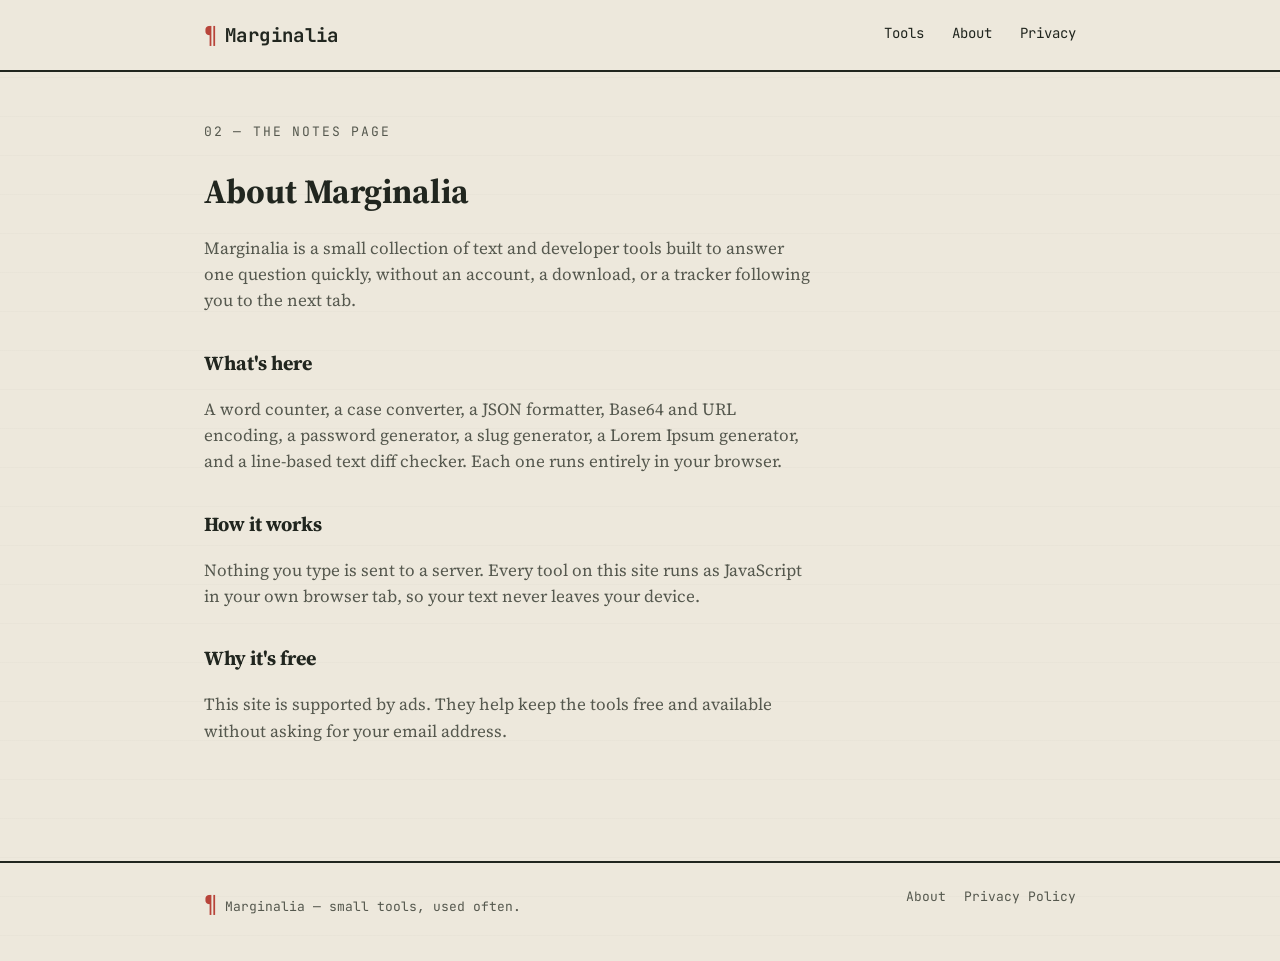
==== about.html @ 1badb2b4 "Add files via upload" ====
<!DOCTYPE html>
<html lang="en">
<head>
<meta charset="UTF-8">
<meta name="viewport" content="width=device-width, initial-scale=1.0">
<title>About — Marginalia</title>
<link rel="preconnect" href="https://fonts.googleapis.com">
<link href="https://fonts.googleapis.com/css2?family=JetBrains+Mono:wght@400;500;700&family=Source+Serif+4:opsz,wght@8..60,400;8..60,600;8..60,700&display=swap" rel="stylesheet">
<link rel="stylesheet" href="styles.css">
</head>
<body>

<header class="site-header">
  <div class="wrap header-inner">
    <a href="index.html" class="brand">
      <span class="brand-mark">¶</span>
      <span class="brand-name">Marginalia</span>
    </a>
    <nav class="top-nav">
      <a href="index.html#tools">Tools</a>
      <a href="about.html">About</a>
      <a href="privacy.html">Privacy</a>
    </nav>
  </div>
</header>

<main class="wrap content-page">
  <p class="eyebrow">02 — the notes page</p>
  <h1>About Marginalia</h1>
  <p>Marginalia is a small collection of text and developer tools built to answer one question quickly, without an account, a download, or a tracker following you to the next tab.</p>

  <h2>What's here</h2>
  <p>A word counter, a case converter, a JSON formatter, Base64 and URL encoding, a password generator, a slug generator, a Lorem Ipsum generator, and a line-based text diff checker. Each one runs entirely in your browser.</p>

  <h2>How it works</h2>
  <p>Nothing you type is sent to a server. Every tool on this site runs as JavaScript in your own browser tab, so your text never leaves your device.</p>

  <h2>Why it's free</h2>
  <p>This site is supported by ads. They help keep the tools free and available without asking for your email address.</p>
</main>

<footer class="site-footer">
  <div class="wrap footer-inner">
    <div><span class="brand-mark">¶</span> Marginalia — small tools, used often.</div>
    <nav class="footer-nav">
      <a href="about.html">About</a>
      <a href="privacy.html">Privacy Policy</a>
    </nav>
  </div>
</footer>

</body>
</html>
---- styles.css ----
/* ============================================================
   Marginalia — design tokens
   Concept: a copyeditor's desk. Paper, ink, red pencil marks.
   ============================================================ */
:root{
  --paper: #EDE8DC;
  --paper-card: #FBF8F1;
  --ink: #21261F;
  --ink-soft: #55584E;
  --pencil-red: #B8443A;
  --highlight: #E3B23C;
  --rule: #C9C2AC;
  --rule-strong: #A79E82;
  --mono: 'JetBrains Mono', ui-monospace, 'SF Mono', Consolas, monospace;
  --serif: 'Source Serif 4', Georgia, serif;
  --radius: 3px;
}

*{ box-sizing: border-box; }

html{ scroll-behavior: smooth; }

body{
  margin: 0;
  background: var(--paper);
  background-image:
    repeating-linear-gradient(180deg, transparent, transparent 38px, rgba(85,88,78,0.05) 39px);
  color: var(--ink);
  font-family: var(--serif);
  font-size: 17px;
  line-height: 1.55;
  -webkit-font-smoothing: antialiased;
}

.wrap{
  max-width: 920px;
  margin: 0 auto;
  padding: 0 24px;
}

a{ color: var(--ink); }

/* ---------- header ---------- */
.site-header{
  border-bottom: 2px solid var(--ink);
  background: var(--paper);
}
.header-inner{
  display: flex;
  align-items: center;
  justify-content: space-between;
  padding-top: 18px;
  padding-bottom: 18px;
}
.brand{
  display: flex;
  align-items: baseline;
  gap: 8px;
  text-decoration: none;
  color: var(--ink);
}
.brand-mark{
  font-family: var(--mono);
  color: var(--pencil-red);
  font-size: 22px;
}
.brand-name{
  font-family: var(--mono);
  font-weight: 700;
  letter-spacing: 0.02em;
  font-size: 19px;
}
.top-nav{ display: flex; gap: 28px; font-family: var(--mono); font-size: 14px; }
.top-nav a{ text-decoration: none; border-bottom: 1px solid transparent; padding-bottom: 2px; }
.top-nav a:hover{ border-bottom-color: var(--pencil-red); }

/* ---------- ad slots ---------- */
.ad-slot{
  margin: 28px auto;
  padding: 14px;
  border: 1px dashed var(--rule-strong);
  border-radius: var(--radius);
  text-align: center;
  color: var(--ink-soft);
  font-family: var(--mono);
  font-size: 12px;
  min-height: 60px;
  display: flex;
  align-items: center;
  justify-content: center;
}
.ad-label{ text-transform: uppercase; letter-spacing: 0.12em; }

/* ---------- hero ---------- */
.hero{ padding: 56px 24px 40px; }
.eyebrow{
  font-family: var(--mono);
  font-size: 13px;
  text-transform: uppercase;
  letter-spacing: 0.14em;
  color: var(--pencil-red);
  margin: 0 0 14px;
}
.hero h1{
  font-size: 46px;
  line-height: 1.12;
  margin: 0 0 18px;
  font-weight: 700;
  max-width: 14ch;
}
.hero-sub{
  max-width: 54ch;
  color: var(--ink-soft);
  font-size: 18px;
}

/* ---------- catalog heading ---------- */
.catalog-heading{
  display: flex;
  align-items: baseline;
  gap: 16px;
  margin: 40px 0 20px;
  border-bottom: 2px solid var(--ink);
  padding-bottom: 12px;
}
.catalog-label{
  font-family: var(--mono);
  font-size: 13px;
  color: var(--pencil-red);
  text-transform: uppercase;
  letter-spacing: 0.1em;
}
.catalog-heading h2{ margin: 0; font-size: 22px; }

/* ---------- tool cards (index card look) ---------- */
.card-grid{
  display: grid;
  grid-template-columns: 1fr;
  gap: 14px;
  margin-bottom: 40px;
}
.tool-card{
  background: var(--paper-card);
  border: 1px solid var(--rule-strong);
  border-radius: var(--radius);
  box-shadow: 2px 2px 0 rgba(33,38,35,0.06);
}
.tool-card[open]{
  border-color: var(--pencil-red);
}
.tool-card summary{
  cursor: pointer;
  list-style: none;
  display: grid;
  grid-template-columns: 44px 1fr;
  align-items: baseline;
  padding: 18px 20px;
  gap: 4px 14px;
}
.tool-card summary::-webkit-details-marker{ display:none; }
.tool-index{
  font-family: var(--mono);
  color: var(--pencil-red);
  font-weight: 700;
  font-size: 14px;
}
.tool-title{
  font-weight: 600;
  font-size: 17px;
  grid-column: 2;
}
.tool-desc{
  grid-column: 2;
  color: var(--ink-soft);
  font-size: 14px;
}
.tool-card[open] summary{ border-bottom: 1px dashed var(--rule); }

.tool-body{
  padding: 6px 20px 22px;
  display: flex;
  flex-direction: column;
  gap: 12px;
}

/* ---------- form elements ---------- */
textarea, input[type="text"], input[type="search"]{
  width: 100%;
  font-family: var(--mono);
  font-size: 14px;
  background: #fff;
  border: 1px solid var(--rule-strong);
  border-radius: var(--radius);
  padding: 10px 12px;
  color: var(--ink);
  resize: vertical;
}
textarea:focus, input:focus{
  outline: 2px solid var(--pencil-red);
  outline-offset: 1px;
}
textarea[readonly]{ background: #F4F1E7; }

.btn-row, .checkbox-row{
  display: flex;
  flex-wrap: wrap;
  gap: 8px;
}
button{
  font-family: var(--mono);
  font-size: 13px;
  background: var(--ink);
  color: var(--paper-card);
  border: none;
  border-radius: var(--radius);
  padding: 9px 14px;
  cursor: pointer;
  transition: background 0.15s ease;
}
button:hover{ background: var(--pencil-red); }
button:focus-visible{ outline: 2px solid var(--pencil-red); outline-offset: 2px; }

.output-block{
  position: relative;
  display: flex;
  flex-direction: column;
  gap: 8px;
}
.copy-btn{
  align-self: flex-start;
  background: transparent;
  color: var(--pencil-red);
  border: 1px solid var(--pencil-red);
  padding: 6px 12px;
}
.copy-btn:hover{ background: var(--pencil-red); color: #fff; }

.field-row{ display: flex; flex-direction: column; gap: 6px; font-family: var(--mono); font-size: 13px; }
.field-row input[type="range"]{ width: 100%; }
.checkbox-row label{ font-family: var(--mono); font-size: 13px; display: flex; align-items: center; gap: 6px; }

.stat-row{
  display: flex;
  flex-wrap: wrap;
  gap: 22px;
  padding-top: 6px;
}
.stat{ display: flex; flex-direction: column; }
.stat span{ font-family: var(--mono); font-size: 22px; font-weight: 700; color: var(--pencil-red); }
.stat label{ font-size: 12px; color: var(--ink-soft); text-transform: uppercase; letter-spacing: 0.06em; }

.status{ font-family: var(--mono); font-size: 13px; }
.status.error{ color: var(--pencil-red); }
.status.ok{ color: #3E6B4A; }

.tool-info{
  margin-top: 6px;
  padding-top: 14px;
  border-top: 1px dashed var(--rule);
  font-family: var(--serif);
  font-size: 15px;
  color: var(--ink-soft);
}
.tool-info p{ margin: 0 0 10px; }
.tool-info p:last-child{ margin-bottom: 0; }
.tool-info code{
  font-family: var(--mono);
  font-size: 0.9em;
  background: #F4F1E7;
  padding: 1px 5px;
  border-radius: 3px;
  color: var(--ink);
}
.tool-info strong{ color: var(--ink); }

.diff-grid{ display: grid; grid-template-columns: 1fr 1fr; gap: 12px; }
.diff-output{
  font-family: var(--mono);
  font-size: 13px;
  background: #fff;
  border: 1px solid var(--rule-strong);
  border-radius: var(--radius);
  padding: 12px;
  white-space: pre-wrap;
  min-height: 40px;
}
.diff-add{ background: #DCEFE1; text-decoration: none; }
.diff-del{ background: #F6D9D6; text-decoration: line-through; color: var(--ink-soft); }

/* ---------- FAQ ---------- */
.faq-list{
  display: flex;
  flex-direction: column;
  gap: 22px;
  margin-bottom: 44px;
}
.faq-item h3{
  font-size: 17px;
  margin: 0 0 6px;
}
.faq-item p{
  margin: 0;
  color: var(--ink-soft);
  max-width: 68ch;
}

/* ---------- footer ---------- */
.site-footer{
  border-top: 2px solid var(--ink);
  margin-top: 40px;
  padding: 24px 0 40px;
  font-family: var(--mono);
  font-size: 13px;
  color: var(--ink-soft);
}
.footer-inner{ display: flex; justify-content: space-between; flex-wrap: wrap; gap: 10px; }
.footer-nav{ display: flex; gap: 18px; }
.footer-nav a{ text-decoration: none; color: var(--ink-soft); }
.footer-nav a:hover{ color: var(--pencil-red); }

/* ---------- simple content pages (about/privacy) ---------- */
.content-page{ padding: 50px 24px 60px; }
.content-page h1{ font-size: 34px; margin-bottom: 6px; }
.content-page .eyebrow{ margin-bottom: 8px; }
.content-page h2{ font-size: 20px; margin-top: 34px; }
.content-page p{ color: var(--ink-soft); max-width: 68ch; }

/* ---------- responsive ---------- */
@media (max-width: 640px){
  .hero h1{ font-size: 32px; }
  .diff-grid{ grid-template-columns: 1fr; }
  .tool-card summary{ grid-template-columns: 32px 1fr; }
}

/* ---------- reduced motion ---------- */
@media (prefers-reduced-motion: reduce){
  html{ scroll-behavior: auto; }
  *{ transition: none !important; }
}
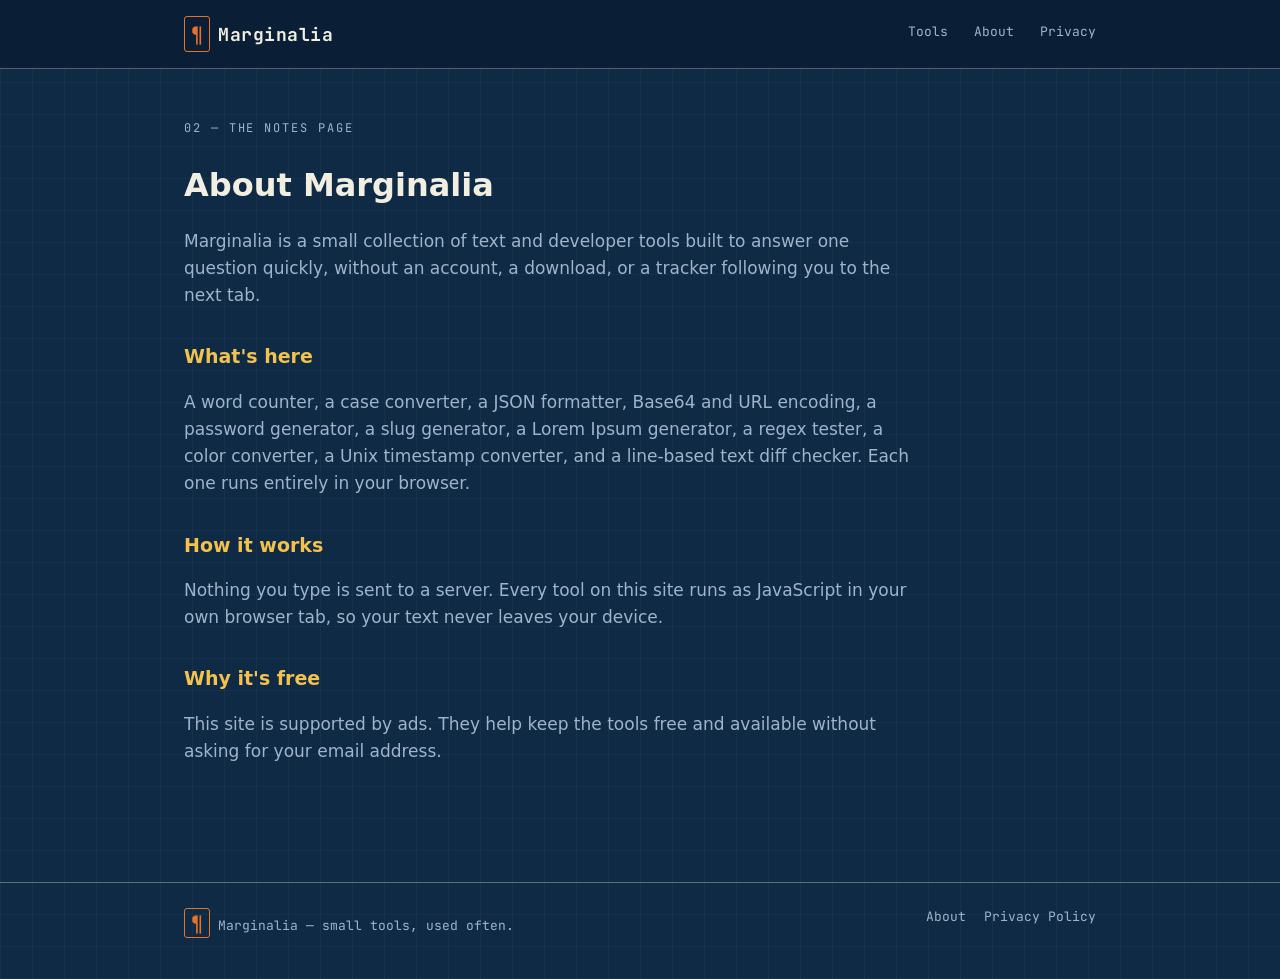
==== commit 2a48955c: "Add files via upload" ====
--- a/about.html
+++ b/about.html
@@ -30,7 +30,7 @@
   <p>Marginalia is a small collection of text and developer tools built to answer one question quickly, without an account, a download, or a tracker following you to the next tab.</p>
 
   <h2>What's here</h2>
-  <p>A word counter, a case converter, a JSON formatter, Base64 and URL encoding, a password generator, a slug generator, a Lorem Ipsum generator, and a line-based text diff checker. Each one runs entirely in your browser.</p>
+  <p>A word counter, a case converter, a JSON formatter, Base64 and URL encoding, a password generator, a slug generator, a Lorem Ipsum generator, a regex tester, a color converter, a Unix timestamp converter, and a line-based text diff checker. Each one runs entirely in your browser.</p>
 
   <h2>How it works</h2>
   <p>Nothing you type is sent to a server. Every tool on this site runs as JavaScript in your own browser tab, so your text never leaves your device.</p>
--- a/styles.css
+++ b/styles.css
@@ -1,82 +1,98 @@
 /* ============================================================
-   Marginalia — design tokens
-   Concept: a copyeditor's desk. Paper, ink, red pencil marks.
+   Marginalia v2 — design tokens
+   Concept: a draftsman's blueprint desk. Deep blueprint navy,
+   safety-orange pencil marks, registration crosshairs, grid paper.
    ============================================================ */
 :root{
-  --paper: #EDE8DC;
-  --paper-card: #FBF8F1;
-  --ink: #21261F;
-  --ink-soft: #55584E;
-  --pencil-red: #B8443A;
-  --highlight: #E3B23C;
-  --rule: #C9C2AC;
-  --rule-strong: #A79E82;
+  --bg: #0F2A45;
+  --bg-deep: #0A1F35;
+  --surface: #163A5C;
+  --surface-2: #0C2439;
+  --ink: #F2EEE1;
+  --ink-soft: #9FB4CB;
+  --accent: #E8722C;
+  --accent-2: #F2C14E;
+  --ok: #6FBF8B;
+  --rule: rgba(242,238,225,0.16);
+  --rule-strong: rgba(242,238,225,0.32);
   --mono: 'JetBrains Mono', ui-monospace, 'SF Mono', Consolas, monospace;
-  --serif: 'Source Serif 4', Georgia, serif;
-  --radius: 3px;
+  --sans: 'Space Grotesk', ui-sans-serif, system-ui, sans-serif;
+  --radius: 4px;
 }
 
 *{ box-sizing: border-box; }
-
 html{ scroll-behavior: smooth; }
 
 body{
   margin: 0;
-  background: var(--paper);
-  background-image:
-    repeating-linear-gradient(180deg, transparent, transparent 38px, rgba(85,88,78,0.05) 39px);
+  background:
+    repeating-linear-gradient(0deg, rgba(242,238,225,0.035) 0px, rgba(242,238,225,0.035) 1px, transparent 1px, transparent 32px),
+    repeating-linear-gradient(90deg, rgba(242,238,225,0.035) 0px, rgba(242,238,225,0.035) 1px, transparent 1px, transparent 32px),
+    var(--bg);
   color: var(--ink);
-  font-family: var(--serif);
+  font-family: var(--sans);
   font-size: 17px;
-  line-height: 1.55;
+  line-height: 1.6;
   -webkit-font-smoothing: antialiased;
 }
 
-.wrap{
-  max-width: 920px;
-  margin: 0 auto;
-  padding: 0 24px;
-}
-
+.wrap{ max-width: 960px; margin: 0 auto; padding: 0 24px; }
 a{ color: var(--ink); }
+
+/* ---------- registration crosshair (signature motif) ---------- */
+.crosshair{
+  position: relative;
+}
+.crosshair::before, .crosshair::after{
+  content: '';
+  position: absolute;
+  background: var(--accent);
+}
+.tool-card{ position: relative; }
+.tool-card::before{
+  content: '+';
+  position: absolute;
+  top: -9px;
+  left: -9px;
+  color: var(--accent);
+  font-family: var(--mono);
+  font-size: 16px;
+  line-height: 1;
+  opacity: 0.85;
+}
 
 /* ---------- header ---------- */
 .site-header{
-  border-bottom: 2px solid var(--ink);
-  background: var(--paper);
+  border-bottom: 1px solid var(--rule-strong);
+  background: var(--bg-deep);
+  position: sticky;
+  top: 0;
+  z-index: 10;
 }
 .header-inner{
   display: flex;
   align-items: center;
   justify-content: space-between;
-  padding-top: 18px;
-  padding-bottom: 18px;
-}
-.brand{
-  display: flex;
-  align-items: baseline;
-  gap: 8px;
-  text-decoration: none;
-  color: var(--ink);
-}
+  padding-top: 16px;
+  padding-bottom: 16px;
+}
+.brand{ display: flex; align-items: baseline; gap: 8px; text-decoration: none; color: var(--ink); }
 .brand-mark{
   font-family: var(--mono);
-  color: var(--pencil-red);
-  font-size: 22px;
-}
-.brand-name{
-  font-family: var(--mono);
-  font-weight: 700;
-  letter-spacing: 0.02em;
-  font-size: 19px;
-}
-.top-nav{ display: flex; gap: 28px; font-family: var(--mono); font-size: 14px; }
-.top-nav a{ text-decoration: none; border-bottom: 1px solid transparent; padding-bottom: 2px; }
-.top-nav a:hover{ border-bottom-color: var(--pencil-red); }
+  color: var(--accent);
+  font-size: 20px;
+  border: 1px solid var(--accent);
+  padding: 1px 6px;
+  border-radius: 3px;
+}
+.brand-name{ font-family: var(--mono); font-weight: 700; letter-spacing: 0.03em; font-size: 18px; }
+.top-nav{ display: flex; gap: 26px; font-family: var(--mono); font-size: 13px; }
+.top-nav a{ text-decoration: none; color: var(--ink-soft); border-bottom: 1px solid transparent; padding-bottom: 2px; }
+.top-nav a:hover{ color: var(--accent-2); border-bottom-color: var(--accent-2); }
 
 /* ---------- ad slots ---------- */
 .ad-slot{
-  margin: 28px auto;
+  margin: 24px auto;
   padding: 14px;
   border: 1px dashed var(--rule-strong);
   border-radius: var(--radius);
@@ -89,29 +105,55 @@
   align-items: center;
   justify-content: center;
 }
-.ad-label{ text-transform: uppercase; letter-spacing: 0.12em; }
+.ad-label{ text-transform: uppercase; letter-spacing: 0.14em; }
 
 /* ---------- hero ---------- */
-.hero{ padding: 56px 24px 40px; }
+.hero{ padding: 56px 24px 28px; }
 .eyebrow{
   font-family: var(--mono);
-  font-size: 13px;
+  font-size: 12px;
   text-transform: uppercase;
-  letter-spacing: 0.14em;
-  color: var(--pencil-red);
+  letter-spacing: 0.16em;
+  color: var(--accent-2);
   margin: 0 0 14px;
 }
 .hero h1{
-  font-size: 46px;
-  line-height: 1.12;
+  font-size: 48px;
+  line-height: 1.08;
   margin: 0 0 18px;
   font-weight: 700;
-  max-width: 14ch;
-}
-.hero-sub{
-  max-width: 54ch;
-  color: var(--ink-soft);
-  font-size: 18px;
+  max-width: 15ch;
+  letter-spacing: -0.01em;
+}
+.hero h1 .accent{ color: var(--accent); }
+.hero-sub{ max-width: 56ch; color: var(--ink-soft); font-size: 18px; margin: 0 0 28px; }
+
+.stat-strip{
+  display: flex;
+  flex-wrap: wrap;
+  gap: 0;
+  border: 1px solid var(--rule-strong);
+  border-radius: var(--radius);
+  overflow: hidden;
+}
+.stat-strip .strip-item{
+  flex: 1 1 140px;
+  padding: 14px 18px;
+  border-right: 1px solid var(--rule-strong);
+}
+.stat-strip .strip-item:last-child{ border-right: none; }
+.stat-strip .strip-num{
+  display: block;
+  font-family: var(--mono);
+  font-size: 22px;
+  font-weight: 700;
+  color: var(--accent);
+}
+.stat-strip .strip-label{
+  font-size: 12px;
+  color: var(--ink-soft);
+  text-transform: uppercase;
+  letter-spacing: 0.06em;
 }
 
 /* ---------- catalog heading ---------- */
@@ -119,35 +161,49 @@
   display: flex;
   align-items: baseline;
   gap: 16px;
-  margin: 40px 0 20px;
-  border-bottom: 2px solid var(--ink);
+  margin: 44px 0 20px;
+  border-bottom: 1px solid var(--rule-strong);
   padding-bottom: 12px;
 }
 .catalog-label{
   font-family: var(--mono);
+  font-size: 12px;
+  color: var(--accent-2);
+  text-transform: uppercase;
+  letter-spacing: 0.12em;
+}
+.catalog-heading h2{ margin: 0; font-size: 22px; }
+
+/* ---------- search filter ---------- */
+.filter-row{ margin-bottom: 22px; }
+.filter-row input{
+  width: 100%;
+  font-family: var(--mono);
+  font-size: 14px;
+  background: var(--surface-2);
+  border: 1px solid var(--rule-strong);
+  border-radius: var(--radius);
+  padding: 12px 14px;
+  color: var(--ink);
+}
+.filter-row input::placeholder{ color: var(--ink-soft); }
+.filter-row input:focus{ outline: 2px solid var(--accent); outline-offset: 1px; }
+.no-results{
+  display: none;
+  font-family: var(--mono);
   font-size: 13px;
-  color: var(--pencil-red);
-  text-transform: uppercase;
-  letter-spacing: 0.1em;
-}
-.catalog-heading h2{ margin: 0; font-size: 22px; }
-
-/* ---------- tool cards (index card look) ---------- */
-.card-grid{
-  display: grid;
-  grid-template-columns: 1fr;
-  gap: 14px;
-  margin-bottom: 40px;
-}
+  color: var(--ink-soft);
+  padding: 20px 0;
+}
+
+/* ---------- tool cards ---------- */
+.card-grid{ display: grid; grid-template-columns: 1fr; gap: 14px; margin-bottom: 40px; }
 .tool-card{
-  background: var(--paper-card);
-  border: 1px solid var(--rule-strong);
-  border-radius: var(--radius);
-  box-shadow: 2px 2px 0 rgba(33,38,35,0.06);
-}
-.tool-card[open]{
-  border-color: var(--pencil-red);
-}
+  background: var(--surface);
+  border: 1px solid var(--rule-strong);
+  border-radius: var(--radius);
+}
+.tool-card[open]{ border-color: var(--accent); }
 .tool-card summary{
   cursor: pointer;
   list-style: none;
@@ -158,106 +214,73 @@
   gap: 4px 14px;
 }
 .tool-card summary::-webkit-details-marker{ display:none; }
-.tool-index{
-  font-family: var(--mono);
-  color: var(--pencil-red);
-  font-weight: 700;
+.tool-index{ font-family: var(--mono); color: var(--accent); font-weight: 700; font-size: 14px; }
+.tool-title{ font-weight: 600; font-size: 17px; grid-column: 2; }
+.tool-desc{ grid-column: 2; color: var(--ink-soft); font-size: 14px; }
+.tool-card[open] summary{ border-bottom: 1px dashed var(--rule-strong); }
+
+.tool-body{ padding: 6px 20px 22px; display: flex; flex-direction: column; gap: 12px; }
+
+/* ---------- form elements ---------- */
+textarea, input[type="text"], input[type="search"], input[type="number"], select{
+  width: 100%;
+  font-family: var(--mono);
   font-size: 14px;
-}
-.tool-title{
-  font-weight: 600;
-  font-size: 17px;
-  grid-column: 2;
-}
-.tool-desc{
-  grid-column: 2;
-  color: var(--ink-soft);
-  font-size: 14px;
-}
-.tool-card[open] summary{ border-bottom: 1px dashed var(--rule); }
-
-.tool-body{
-  padding: 6px 20px 22px;
-  display: flex;
-  flex-direction: column;
-  gap: 12px;
-}
-
-/* ---------- form elements ---------- */
-textarea, input[type="text"], input[type="search"]{
-  width: 100%;
-  font-family: var(--mono);
-  font-size: 14px;
-  background: #fff;
+  background: var(--surface-2);
   border: 1px solid var(--rule-strong);
   border-radius: var(--radius);
   padding: 10px 12px;
   color: var(--ink);
   resize: vertical;
 }
-textarea:focus, input:focus{
-  outline: 2px solid var(--pencil-red);
-  outline-offset: 1px;
-}
-textarea[readonly]{ background: #F4F1E7; }
-
-.btn-row, .checkbox-row{
-  display: flex;
-  flex-wrap: wrap;
-  gap: 8px;
-}
+textarea:focus, input:focus, select:focus{ outline: 2px solid var(--accent); outline-offset: 1px; }
+textarea[readonly]{ background: var(--bg-deep); color: var(--ink-soft); }
+
+.btn-row, .checkbox-row{ display: flex; flex-wrap: wrap; gap: 8px; }
 button{
   font-family: var(--mono);
   font-size: 13px;
-  background: var(--ink);
-  color: var(--paper-card);
+  background: var(--accent);
+  color: var(--bg-deep);
+  font-weight: 700;
   border: none;
   border-radius: var(--radius);
   padding: 9px 14px;
   cursor: pointer;
-  transition: background 0.15s ease;
-}
-button:hover{ background: var(--pencil-red); }
-button:focus-visible{ outline: 2px solid var(--pencil-red); outline-offset: 2px; }
-
-.output-block{
-  position: relative;
-  display: flex;
-  flex-direction: column;
-  gap: 8px;
-}
+  transition: background 0.15s ease, transform 0.1s ease;
+}
+button:hover{ background: var(--accent-2); }
+button:active{ transform: translateY(1px); }
+button:focus-visible{ outline: 2px solid var(--accent-2); outline-offset: 2px; }
+
+.output-block{ position: relative; display: flex; flex-direction: column; gap: 8px; }
 .copy-btn{
   align-self: flex-start;
   background: transparent;
-  color: var(--pencil-red);
-  border: 1px solid var(--pencil-red);
+  color: var(--accent-2);
+  border: 1px solid var(--accent-2);
   padding: 6px 12px;
 }
-.copy-btn:hover{ background: var(--pencil-red); color: #fff; }
+.copy-btn:hover{ background: var(--accent-2); color: var(--bg-deep); }
 
 .field-row{ display: flex; flex-direction: column; gap: 6px; font-family: var(--mono); font-size: 13px; }
-.field-row input[type="range"]{ width: 100%; }
+.field-row input[type="range"]{ width: 100%; accent-color: var(--accent); }
 .checkbox-row label{ font-family: var(--mono); font-size: 13px; display: flex; align-items: center; gap: 6px; }
-
-.stat-row{
-  display: flex;
-  flex-wrap: wrap;
-  gap: 22px;
-  padding-top: 6px;
-}
+input[type="checkbox"]{ accent-color: var(--accent); }
+
+.stat-row{ display: flex; flex-wrap: wrap; gap: 22px; padding-top: 6px; }
 .stat{ display: flex; flex-direction: column; }
-.stat span{ font-family: var(--mono); font-size: 22px; font-weight: 700; color: var(--pencil-red); }
+.stat span{ font-family: var(--mono); font-size: 22px; font-weight: 700; color: var(--accent); }
 .stat label{ font-size: 12px; color: var(--ink-soft); text-transform: uppercase; letter-spacing: 0.06em; }
 
 .status{ font-family: var(--mono); font-size: 13px; }
-.status.error{ color: var(--pencil-red); }
-.status.ok{ color: #3E6B4A; }
+.status.error{ color: #E8574C; }
+.status.ok{ color: var(--ok); }
 
 .tool-info{
   margin-top: 6px;
   padding-top: 14px;
-  border-top: 1px dashed var(--rule);
-  font-family: var(--serif);
+  border-top: 1px dashed var(--rule-strong);
   font-size: 15px;
   color: var(--ink-soft);
 }
@@ -265,8 +288,8 @@
 .tool-info p:last-child{ margin-bottom: 0; }
 .tool-info code{
   font-family: var(--mono);
-  font-size: 0.9em;
-  background: #F4F1E7;
+  font-size: 0.88em;
+  background: var(--surface-2);
   padding: 1px 5px;
   border-radius: 3px;
   color: var(--ink);
@@ -277,36 +300,58 @@
 .diff-output{
   font-family: var(--mono);
   font-size: 13px;
-  background: #fff;
+  background: var(--surface-2);
   border: 1px solid var(--rule-strong);
   border-radius: var(--radius);
   padding: 12px;
   white-space: pre-wrap;
   min-height: 40px;
 }
-.diff-add{ background: #DCEFE1; text-decoration: none; }
-.diff-del{ background: #F6D9D6; text-decoration: line-through; color: var(--ink-soft); }
+.diff-add{ background: rgba(111,191,139,0.18); color: var(--ok); }
+.diff-del{ background: rgba(232,87,76,0.15); text-decoration: line-through; color: #E8938C; }
+
+/* ---------- regex tester ---------- */
+.regex-input-row{ display: flex; gap: 8px; }
+.regex-input-row input[id="regex-pattern"]{ flex: 1; }
+.regex-input-row input[id="regex-flags"]{ width: 90px; }
+.regex-highlight{
+  font-family: var(--mono);
+  font-size: 14px;
+  background: var(--surface-2);
+  border: 1px solid var(--rule-strong);
+  border-radius: var(--radius);
+  padding: 12px;
+  white-space: pre-wrap;
+  min-height: 60px;
+}
+.regex-highlight mark{
+  background: var(--accent);
+  color: var(--bg-deep);
+  border-radius: 2px;
+  padding: 0 1px;
+}
+
+/* ---------- color converter ---------- */
+.color-row{ display: flex; gap: 14px; align-items: stretch; flex-wrap: wrap; }
+.color-swatch{
+  width: 96px;
+  height: 96px;
+  border-radius: var(--radius);
+  border: 1px solid var(--rule-strong);
+  flex-shrink: 0;
+}
+.color-fields{ display: flex; flex-direction: column; gap: 8px; flex: 1; min-width: 200px; }
+.color-fields .output-block{ flex-direction: row; align-items: center; }
+.color-fields label{ font-family: var(--mono); font-size: 12px; color: var(--ink-soft); width: 42px; flex-shrink: 0; }
 
 /* ---------- FAQ ---------- */
-.faq-list{
-  display: flex;
-  flex-direction: column;
-  gap: 22px;
-  margin-bottom: 44px;
-}
-.faq-item h3{
-  font-size: 17px;
-  margin: 0 0 6px;
-}
-.faq-item p{
-  margin: 0;
-  color: var(--ink-soft);
-  max-width: 68ch;
-}
+.faq-list{ display: flex; flex-direction: column; gap: 22px; margin-bottom: 44px; }
+.faq-item h3{ font-size: 17px; margin: 0 0 6px; }
+.faq-item p{ margin: 0; color: var(--ink-soft); max-width: 68ch; }
 
 /* ---------- footer ---------- */
 .site-footer{
-  border-top: 2px solid var(--ink);
+  border-top: 1px solid var(--rule-strong);
   margin-top: 40px;
   padding: 24px 0 40px;
   font-family: var(--mono);
@@ -316,13 +361,13 @@
 .footer-inner{ display: flex; justify-content: space-between; flex-wrap: wrap; gap: 10px; }
 .footer-nav{ display: flex; gap: 18px; }
 .footer-nav a{ text-decoration: none; color: var(--ink-soft); }
-.footer-nav a:hover{ color: var(--pencil-red); }
-
-/* ---------- simple content pages (about/privacy) ---------- */
+.footer-nav a:hover{ color: var(--accent-2); }
+
+/* ---------- simple content pages ---------- */
 .content-page{ padding: 50px 24px 60px; }
-.content-page h1{ font-size: 34px; margin-bottom: 6px; }
+.content-page h1{ font-size: 32px; margin-bottom: 6px; }
 .content-page .eyebrow{ margin-bottom: 8px; }
-.content-page h2{ font-size: 20px; margin-top: 34px; }
+.content-page h2{ font-size: 19px; margin-top: 32px; color: var(--accent-2); }
 .content-page p{ color: var(--ink-soft); max-width: 68ch; }
 
 /* ---------- responsive ---------- */
@@ -330,9 +375,10 @@
   .hero h1{ font-size: 32px; }
   .diff-grid{ grid-template-columns: 1fr; }
   .tool-card summary{ grid-template-columns: 32px 1fr; }
-}
-
-/* ---------- reduced motion ---------- */
+  .regex-input-row{ flex-direction: column; }
+  .regex-input-row input[id="regex-flags"]{ width: 100%; }
+}
+
 @media (prefers-reduced-motion: reduce){
   html{ scroll-behavior: auto; }
   *{ transition: none !important; }
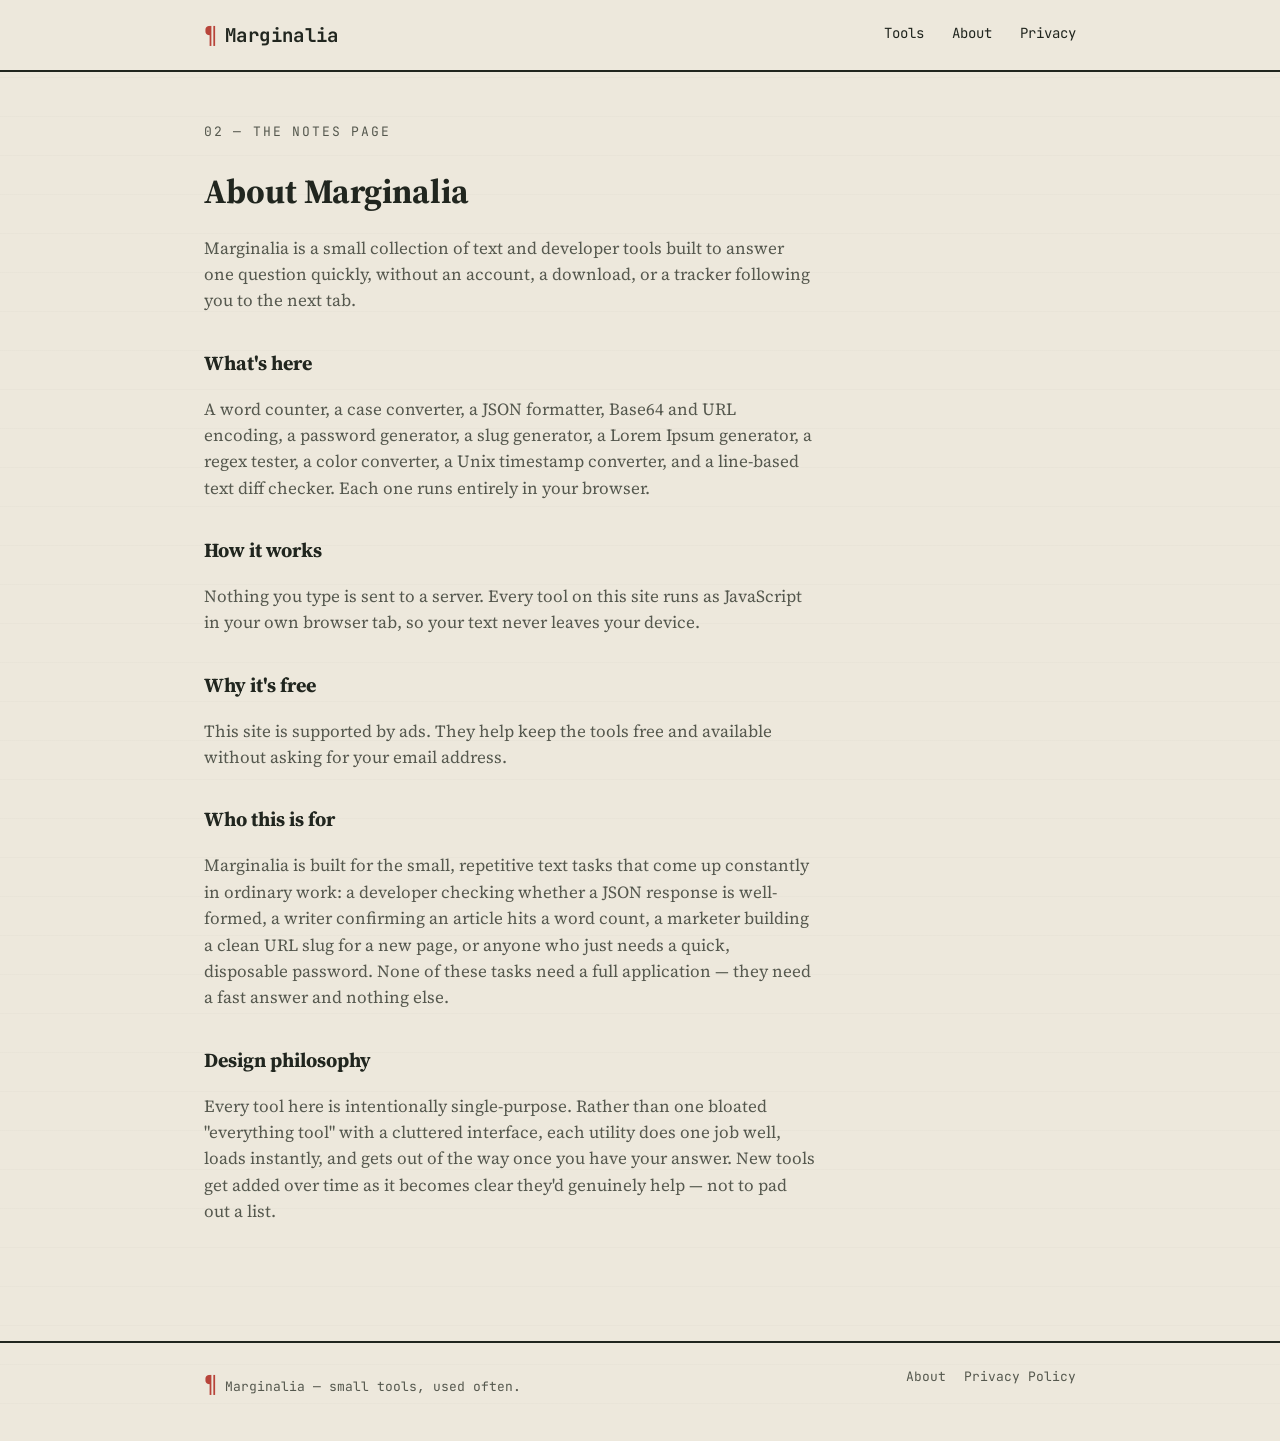
==== commit b80028ff: "Add files via upload" ====
--- a/about.html
+++ b/about.html
@@ -7,6 +7,7 @@
 <link rel="preconnect" href="https://fonts.googleapis.com">
 <link href="https://fonts.googleapis.com/css2?family=JetBrains+Mono:wght@400;500;700&family=Source+Serif+4:opsz,wght@8..60,400;8..60,600;8..60,700&display=swap" rel="stylesheet">
 <link rel="stylesheet" href="styles.css">
+<script async src="https://pagead2.googlesyndication.com/pagead/js/adsbygoogle.js?client=ca-pub-4453090806699037" crossorigin="anonymous"></script>
 </head>
 <body>
 
@@ -37,6 +38,12 @@
 
   <h2>Why it's free</h2>
   <p>This site is supported by ads. They help keep the tools free and available without asking for your email address.</p>
+
+  <h2>Who this is for</h2>
+  <p>Marginalia is built for the small, repetitive text tasks that come up constantly in ordinary work: a developer checking whether a JSON response is well-formed, a writer confirming an article hits a word count, a marketer building a clean URL slug for a new page, or anyone who just needs a quick, disposable password. None of these tasks need a full application — they need a fast answer and nothing else.</p>
+
+  <h2>Design philosophy</h2>
+  <p>Every tool here is intentionally single-purpose. Rather than one bloated "everything tool" with a cluttered interface, each utility does one job well, loads instantly, and gets out of the way once you have your answer. New tools get added over time as it becomes clear they'd genuinely help — not to pad out a list.</p>
 </main>
 
 <footer class="site-footer">
--- a/styles.css
+++ b/styles.css
@@ -1,98 +1,82 @@
 /* ============================================================
-   Marginalia v2 — design tokens
-   Concept: a draftsman's blueprint desk. Deep blueprint navy,
-   safety-orange pencil marks, registration crosshairs, grid paper.
+   Marginalia — design tokens
+   Concept: a copyeditor's desk. Paper, ink, red pencil marks.
    ============================================================ */
 :root{
-  --bg: #0F2A45;
-  --bg-deep: #0A1F35;
-  --surface: #163A5C;
-  --surface-2: #0C2439;
-  --ink: #F2EEE1;
-  --ink-soft: #9FB4CB;
-  --accent: #E8722C;
-  --accent-2: #F2C14E;
-  --ok: #6FBF8B;
-  --rule: rgba(242,238,225,0.16);
-  --rule-strong: rgba(242,238,225,0.32);
+  --paper: #EDE8DC;
+  --paper-card: #FBF8F1;
+  --ink: #21261F;
+  --ink-soft: #55584E;
+  --pencil-red: #B8443A;
+  --highlight: #E3B23C;
+  --rule: #C9C2AC;
+  --rule-strong: #A79E82;
   --mono: 'JetBrains Mono', ui-monospace, 'SF Mono', Consolas, monospace;
-  --sans: 'Space Grotesk', ui-sans-serif, system-ui, sans-serif;
-  --radius: 4px;
+  --serif: 'Source Serif 4', Georgia, serif;
+  --radius: 3px;
 }
 
 *{ box-sizing: border-box; }
+
 html{ scroll-behavior: smooth; }
 
 body{
   margin: 0;
-  background:
-    repeating-linear-gradient(0deg, rgba(242,238,225,0.035) 0px, rgba(242,238,225,0.035) 1px, transparent 1px, transparent 32px),
-    repeating-linear-gradient(90deg, rgba(242,238,225,0.035) 0px, rgba(242,238,225,0.035) 1px, transparent 1px, transparent 32px),
-    var(--bg);
+  background: var(--paper);
+  background-image:
+    repeating-linear-gradient(180deg, transparent, transparent 38px, rgba(85,88,78,0.05) 39px);
   color: var(--ink);
-  font-family: var(--sans);
+  font-family: var(--serif);
   font-size: 17px;
-  line-height: 1.6;
+  line-height: 1.55;
   -webkit-font-smoothing: antialiased;
 }
 
-.wrap{ max-width: 960px; margin: 0 auto; padding: 0 24px; }
+.wrap{
+  max-width: 920px;
+  margin: 0 auto;
+  padding: 0 24px;
+}
+
 a{ color: var(--ink); }
-
-/* ---------- registration crosshair (signature motif) ---------- */
-.crosshair{
-  position: relative;
-}
-.crosshair::before, .crosshair::after{
-  content: '';
-  position: absolute;
-  background: var(--accent);
-}
-.tool-card{ position: relative; }
-.tool-card::before{
-  content: '+';
-  position: absolute;
-  top: -9px;
-  left: -9px;
-  color: var(--accent);
-  font-family: var(--mono);
-  font-size: 16px;
-  line-height: 1;
-  opacity: 0.85;
-}
 
 /* ---------- header ---------- */
 .site-header{
-  border-bottom: 1px solid var(--rule-strong);
-  background: var(--bg-deep);
-  position: sticky;
-  top: 0;
-  z-index: 10;
+  border-bottom: 2px solid var(--ink);
+  background: var(--paper);
 }
 .header-inner{
   display: flex;
   align-items: center;
   justify-content: space-between;
-  padding-top: 16px;
-  padding-bottom: 16px;
-}
-.brand{ display: flex; align-items: baseline; gap: 8px; text-decoration: none; color: var(--ink); }
+  padding-top: 18px;
+  padding-bottom: 18px;
+}
+.brand{
+  display: flex;
+  align-items: baseline;
+  gap: 8px;
+  text-decoration: none;
+  color: var(--ink);
+}
 .brand-mark{
   font-family: var(--mono);
-  color: var(--accent);
-  font-size: 20px;
-  border: 1px solid var(--accent);
-  padding: 1px 6px;
-  border-radius: 3px;
-}
-.brand-name{ font-family: var(--mono); font-weight: 700; letter-spacing: 0.03em; font-size: 18px; }
-.top-nav{ display: flex; gap: 26px; font-family: var(--mono); font-size: 13px; }
-.top-nav a{ text-decoration: none; color: var(--ink-soft); border-bottom: 1px solid transparent; padding-bottom: 2px; }
-.top-nav a:hover{ color: var(--accent-2); border-bottom-color: var(--accent-2); }
+  color: var(--pencil-red);
+  font-size: 22px;
+}
+.brand-name{
+  font-family: var(--mono);
+  font-weight: 700;
+  letter-spacing: 0.02em;
+  font-size: 19px;
+}
+.top-nav{ display: flex; gap: 28px; font-family: var(--mono); font-size: 14px; }
+.top-nav a{ text-decoration: none; border-bottom: 1px solid transparent; padding-bottom: 2px; }
+.top-nav a:hover{ border-bottom-color: var(--pencil-red); }
 
 /* ---------- ad slots ---------- */
 .ad-slot{
-  margin: 24px auto;
+  margin: 28px auto;
   padding: 14px;
   border: 1px dashed var(--rule-strong);
   border-radius: var(--radius);
@@ -105,55 +89,29 @@
   align-items: center;
   justify-content: center;
 }
-.ad-label{ text-transform: uppercase; letter-spacing: 0.14em; }
+.ad-label{ text-transform: uppercase; letter-spacing: 0.12em; }
 
 /* ---------- hero ---------- */
-.hero{ padding: 56px 24px 28px; }
+.hero{ padding: 56px 24px 40px; }
 .eyebrow{
   font-family: var(--mono);
-  font-size: 12px;
+  font-size: 13px;
   text-transform: uppercase;
-  letter-spacing: 0.16em;
-  color: var(--accent-2);
+  letter-spacing: 0.14em;
+  color: var(--pencil-red);
   margin: 0 0 14px;
 }
 .hero h1{
-  font-size: 48px;
-  line-height: 1.08;
+  font-size: 46px;
+  line-height: 1.12;
   margin: 0 0 18px;
   font-weight: 700;
-  max-width: 15ch;
-  letter-spacing: -0.01em;
-}
-.hero h1 .accent{ color: var(--accent); }
-.hero-sub{ max-width: 56ch; color: var(--ink-soft); font-size: 18px; margin: 0 0 28px; }
-
-.stat-strip{
-  display: flex;
-  flex-wrap: wrap;
-  gap: 0;
-  border: 1px solid var(--rule-strong);
-  border-radius: var(--radius);
-  overflow: hidden;
-}
-.stat-strip .strip-item{
-  flex: 1 1 140px;
-  padding: 14px 18px;
-  border-right: 1px solid var(--rule-strong);
-}
-.stat-strip .strip-item:last-child{ border-right: none; }
-.stat-strip .strip-num{
-  display: block;
-  font-family: var(--mono);
-  font-size: 22px;
-  font-weight: 700;
-  color: var(--accent);
-}
-.stat-strip .strip-label{
-  font-size: 12px;
-  color: var(--ink-soft);
-  text-transform: uppercase;
-  letter-spacing: 0.06em;
+  max-width: 14ch;
+}
+.hero-sub{
+  max-width: 54ch;
+  color: var(--ink-soft);
+  font-size: 18px;
 }
 
 /* ---------- catalog heading ---------- */
@@ -161,49 +119,35 @@
   display: flex;
   align-items: baseline;
   gap: 16px;
-  margin: 44px 0 20px;
-  border-bottom: 1px solid var(--rule-strong);
+  margin: 40px 0 20px;
+  border-bottom: 2px solid var(--ink);
   padding-bottom: 12px;
 }
 .catalog-label{
   font-family: var(--mono);
-  font-size: 12px;
-  color: var(--accent-2);
+  font-size: 13px;
+  color: var(--pencil-red);
   text-transform: uppercase;
-  letter-spacing: 0.12em;
+  letter-spacing: 0.1em;
 }
 .catalog-heading h2{ margin: 0; font-size: 22px; }
 
-/* ---------- search filter ---------- */
-.filter-row{ margin-bottom: 22px; }
-.filter-row input{
-  width: 100%;
-  font-family: var(--mono);
-  font-size: 14px;
-  background: var(--surface-2);
+/* ---------- tool cards (index card look) ---------- */
+.card-grid{
+  display: grid;
+  grid-template-columns: 1fr;
+  gap: 14px;
+  margin-bottom: 40px;
+}
+.tool-card{
+  background: var(--paper-card);
   border: 1px solid var(--rule-strong);
   border-radius: var(--radius);
-  padding: 12px 14px;
-  color: var(--ink);
-}
-.filter-row input::placeholder{ color: var(--ink-soft); }
-.filter-row input:focus{ outline: 2px solid var(--accent); outline-offset: 1px; }
-.no-results{
-  display: none;
-  font-family: var(--mono);
-  font-size: 13px;
-  color: var(--ink-soft);
-  padding: 20px 0;
-}
-
-/* ---------- tool cards ---------- */
-.card-grid{ display: grid; grid-template-columns: 1fr; gap: 14px; margin-bottom: 40px; }
-.tool-card{
-  background: var(--surface);
-  border: 1px solid var(--rule-strong);
-  border-radius: var(--radius);
-}
-.tool-card[open]{ border-color: var(--accent); }
+  box-shadow: 2px 2px 0 rgba(33,38,35,0.06);
+}
+.tool-card[open]{
+  border-color: var(--pencil-red);
+}
 .tool-card summary{
   cursor: pointer;
   list-style: none;
@@ -214,73 +158,106 @@
   gap: 4px 14px;
 }
 .tool-card summary::-webkit-details-marker{ display:none; }
-.tool-index{ font-family: var(--mono); color: var(--accent); font-weight: 700; font-size: 14px; }
-.tool-title{ font-weight: 600; font-size: 17px; grid-column: 2; }
-.tool-desc{ grid-column: 2; color: var(--ink-soft); font-size: 14px; }
-.tool-card[open] summary{ border-bottom: 1px dashed var(--rule-strong); }
-
-.tool-body{ padding: 6px 20px 22px; display: flex; flex-direction: column; gap: 12px; }
+.tool-index{
+  font-family: var(--mono);
+  color: var(--pencil-red);
+  font-weight: 700;
+  font-size: 14px;
+}
+.tool-title{
+  font-weight: 600;
+  font-size: 17px;
+  grid-column: 2;
+}
+.tool-desc{
+  grid-column: 2;
+  color: var(--ink-soft);
+  font-size: 14px;
+}
+.tool-card[open] summary{ border-bottom: 1px dashed var(--rule); }
+
+.tool-body{
+  padding: 6px 20px 22px;
+  display: flex;
+  flex-direction: column;
+  gap: 12px;
+}
 
 /* ---------- form elements ---------- */
-textarea, input[type="text"], input[type="search"], input[type="number"], select{
+textarea, input[type="text"], input[type="search"]{
   width: 100%;
   font-family: var(--mono);
   font-size: 14px;
-  background: var(--surface-2);
+  background: #fff;
   border: 1px solid var(--rule-strong);
   border-radius: var(--radius);
   padding: 10px 12px;
   color: var(--ink);
   resize: vertical;
 }
-textarea:focus, input:focus, select:focus{ outline: 2px solid var(--accent); outline-offset: 1px; }
-textarea[readonly]{ background: var(--bg-deep); color: var(--ink-soft); }
-
-.btn-row, .checkbox-row{ display: flex; flex-wrap: wrap; gap: 8px; }
+textarea:focus, input:focus{
+  outline: 2px solid var(--pencil-red);
+  outline-offset: 1px;
+}
+textarea[readonly]{ background: #F4F1E7; }
+
+.btn-row, .checkbox-row{
+  display: flex;
+  flex-wrap: wrap;
+  gap: 8px;
+}
 button{
   font-family: var(--mono);
   font-size: 13px;
-  background: var(--accent);
-  color: var(--bg-deep);
-  font-weight: 700;
+  background: var(--ink);
+  color: var(--paper-card);
   border: none;
   border-radius: var(--radius);
   padding: 9px 14px;
   cursor: pointer;
-  transition: background 0.15s ease, transform 0.1s ease;
-}
-button:hover{ background: var(--accent-2); }
-button:active{ transform: translateY(1px); }
-button:focus-visible{ outline: 2px solid var(--accent-2); outline-offset: 2px; }
-
-.output-block{ position: relative; display: flex; flex-direction: column; gap: 8px; }
+  transition: background 0.15s ease;
+}
+button:hover{ background: var(--pencil-red); }
+button:focus-visible{ outline: 2px solid var(--pencil-red); outline-offset: 2px; }
+
+.output-block{
+  position: relative;
+  display: flex;
+  flex-direction: column;
+  gap: 8px;
+}
 .copy-btn{
   align-self: flex-start;
   background: transparent;
-  color: var(--accent-2);
-  border: 1px solid var(--accent-2);
+  color: var(--pencil-red);
+  border: 1px solid var(--pencil-red);
   padding: 6px 12px;
 }
-.copy-btn:hover{ background: var(--accent-2); color: var(--bg-deep); }
+.copy-btn:hover{ background: var(--pencil-red); color: #fff; }
 
 .field-row{ display: flex; flex-direction: column; gap: 6px; font-family: var(--mono); font-size: 13px; }
-.field-row input[type="range"]{ width: 100%; accent-color: var(--accent); }
+.field-row input[type="range"]{ width: 100%; }
 .checkbox-row label{ font-family: var(--mono); font-size: 13px; display: flex; align-items: center; gap: 6px; }
-input[type="checkbox"]{ accent-color: var(--accent); }
-
-.stat-row{ display: flex; flex-wrap: wrap; gap: 22px; padding-top: 6px; }
+
+.stat-row{
+  display: flex;
+  flex-wrap: wrap;
+  gap: 22px;
+  padding-top: 6px;
+}
 .stat{ display: flex; flex-direction: column; }
-.stat span{ font-family: var(--mono); font-size: 22px; font-weight: 700; color: var(--accent); }
+.stat span{ font-family: var(--mono); font-size: 22px; font-weight: 700; color: var(--pencil-red); }
 .stat label{ font-size: 12px; color: var(--ink-soft); text-transform: uppercase; letter-spacing: 0.06em; }
 
 .status{ font-family: var(--mono); font-size: 13px; }
-.status.error{ color: #E8574C; }
-.status.ok{ color: var(--ok); }
+.status.error{ color: var(--pencil-red); }
+.status.ok{ color: #3E6B4A; }
 
 .tool-info{
   margin-top: 6px;
   padding-top: 14px;
-  border-top: 1px dashed var(--rule-strong);
+  border-top: 1px dashed var(--rule);
+  font-family: var(--serif);
   font-size: 15px;
   color: var(--ink-soft);
 }
@@ -288,8 +265,8 @@
 .tool-info p:last-child{ margin-bottom: 0; }
 .tool-info code{
   font-family: var(--mono);
-  font-size: 0.88em;
-  background: var(--surface-2);
+  font-size: 0.9em;
+  background: #F4F1E7;
   padding: 1px 5px;
   border-radius: 3px;
   color: var(--ink);
@@ -300,58 +277,36 @@
 .diff-output{
   font-family: var(--mono);
   font-size: 13px;
-  background: var(--surface-2);
+  background: #fff;
   border: 1px solid var(--rule-strong);
   border-radius: var(--radius);
   padding: 12px;
   white-space: pre-wrap;
   min-height: 40px;
 }
-.diff-add{ background: rgba(111,191,139,0.18); color: var(--ok); }
-.diff-del{ background: rgba(232,87,76,0.15); text-decoration: line-through; color: #E8938C; }
-
-/* ---------- regex tester ---------- */
-.regex-input-row{ display: flex; gap: 8px; }
-.regex-input-row input[id="regex-pattern"]{ flex: 1; }
-.regex-input-row input[id="regex-flags"]{ width: 90px; }
-.regex-highlight{
-  font-family: var(--mono);
-  font-size: 14px;
-  background: var(--surface-2);
-  border: 1px solid var(--rule-strong);
-  border-radius: var(--radius);
-  padding: 12px;
-  white-space: pre-wrap;
-  min-height: 60px;
-}
-.regex-highlight mark{
-  background: var(--accent);
-  color: var(--bg-deep);
-  border-radius: 2px;
-  padding: 0 1px;
-}
-
-/* ---------- color converter ---------- */
-.color-row{ display: flex; gap: 14px; align-items: stretch; flex-wrap: wrap; }
-.color-swatch{
-  width: 96px;
-  height: 96px;
-  border-radius: var(--radius);
-  border: 1px solid var(--rule-strong);
-  flex-shrink: 0;
-}
-.color-fields{ display: flex; flex-direction: column; gap: 8px; flex: 1; min-width: 200px; }
-.color-fields .output-block{ flex-direction: row; align-items: center; }
-.color-fields label{ font-family: var(--mono); font-size: 12px; color: var(--ink-soft); width: 42px; flex-shrink: 0; }
+.diff-add{ background: #DCEFE1; text-decoration: none; }
+.diff-del{ background: #F6D9D6; text-decoration: line-through; color: var(--ink-soft); }
 
 /* ---------- FAQ ---------- */
-.faq-list{ display: flex; flex-direction: column; gap: 22px; margin-bottom: 44px; }
-.faq-item h3{ font-size: 17px; margin: 0 0 6px; }
-.faq-item p{ margin: 0; color: var(--ink-soft); max-width: 68ch; }
+.faq-list{
+  display: flex;
+  flex-direction: column;
+  gap: 22px;
+  margin-bottom: 44px;
+}
+.faq-item h3{
+  font-size: 17px;
+  margin: 0 0 6px;
+}
+.faq-item p{
+  margin: 0;
+  color: var(--ink-soft);
+  max-width: 68ch;
+}
 
 /* ---------- footer ---------- */
 .site-footer{
-  border-top: 1px solid var(--rule-strong);
+  border-top: 2px solid var(--ink);
   margin-top: 40px;
   padding: 24px 0 40px;
   font-family: var(--mono);
@@ -361,13 +316,13 @@
 .footer-inner{ display: flex; justify-content: space-between; flex-wrap: wrap; gap: 10px; }
 .footer-nav{ display: flex; gap: 18px; }
 .footer-nav a{ text-decoration: none; color: var(--ink-soft); }
-.footer-nav a:hover{ color: var(--accent-2); }
-
-/* ---------- simple content pages ---------- */
+.footer-nav a:hover{ color: var(--pencil-red); }
+
+/* ---------- simple content pages (about/privacy) ---------- */
 .content-page{ padding: 50px 24px 60px; }
-.content-page h1{ font-size: 32px; margin-bottom: 6px; }
+.content-page h1{ font-size: 34px; margin-bottom: 6px; }
 .content-page .eyebrow{ margin-bottom: 8px; }
-.content-page h2{ font-size: 19px; margin-top: 32px; color: var(--accent-2); }
+.content-page h2{ font-size: 20px; margin-top: 34px; }
 .content-page p{ color: var(--ink-soft); max-width: 68ch; }
 
 /* ---------- responsive ---------- */
@@ -375,10 +330,9 @@
   .hero h1{ font-size: 32px; }
   .diff-grid{ grid-template-columns: 1fr; }
   .tool-card summary{ grid-template-columns: 32px 1fr; }
-  .regex-input-row{ flex-direction: column; }
-  .regex-input-row input[id="regex-flags"]{ width: 100%; }
-}
-
+}
+
+/* ---------- reduced motion ---------- */
 @media (prefers-reduced-motion: reduce){
   html{ scroll-behavior: auto; }
   *{ transition: none !important; }
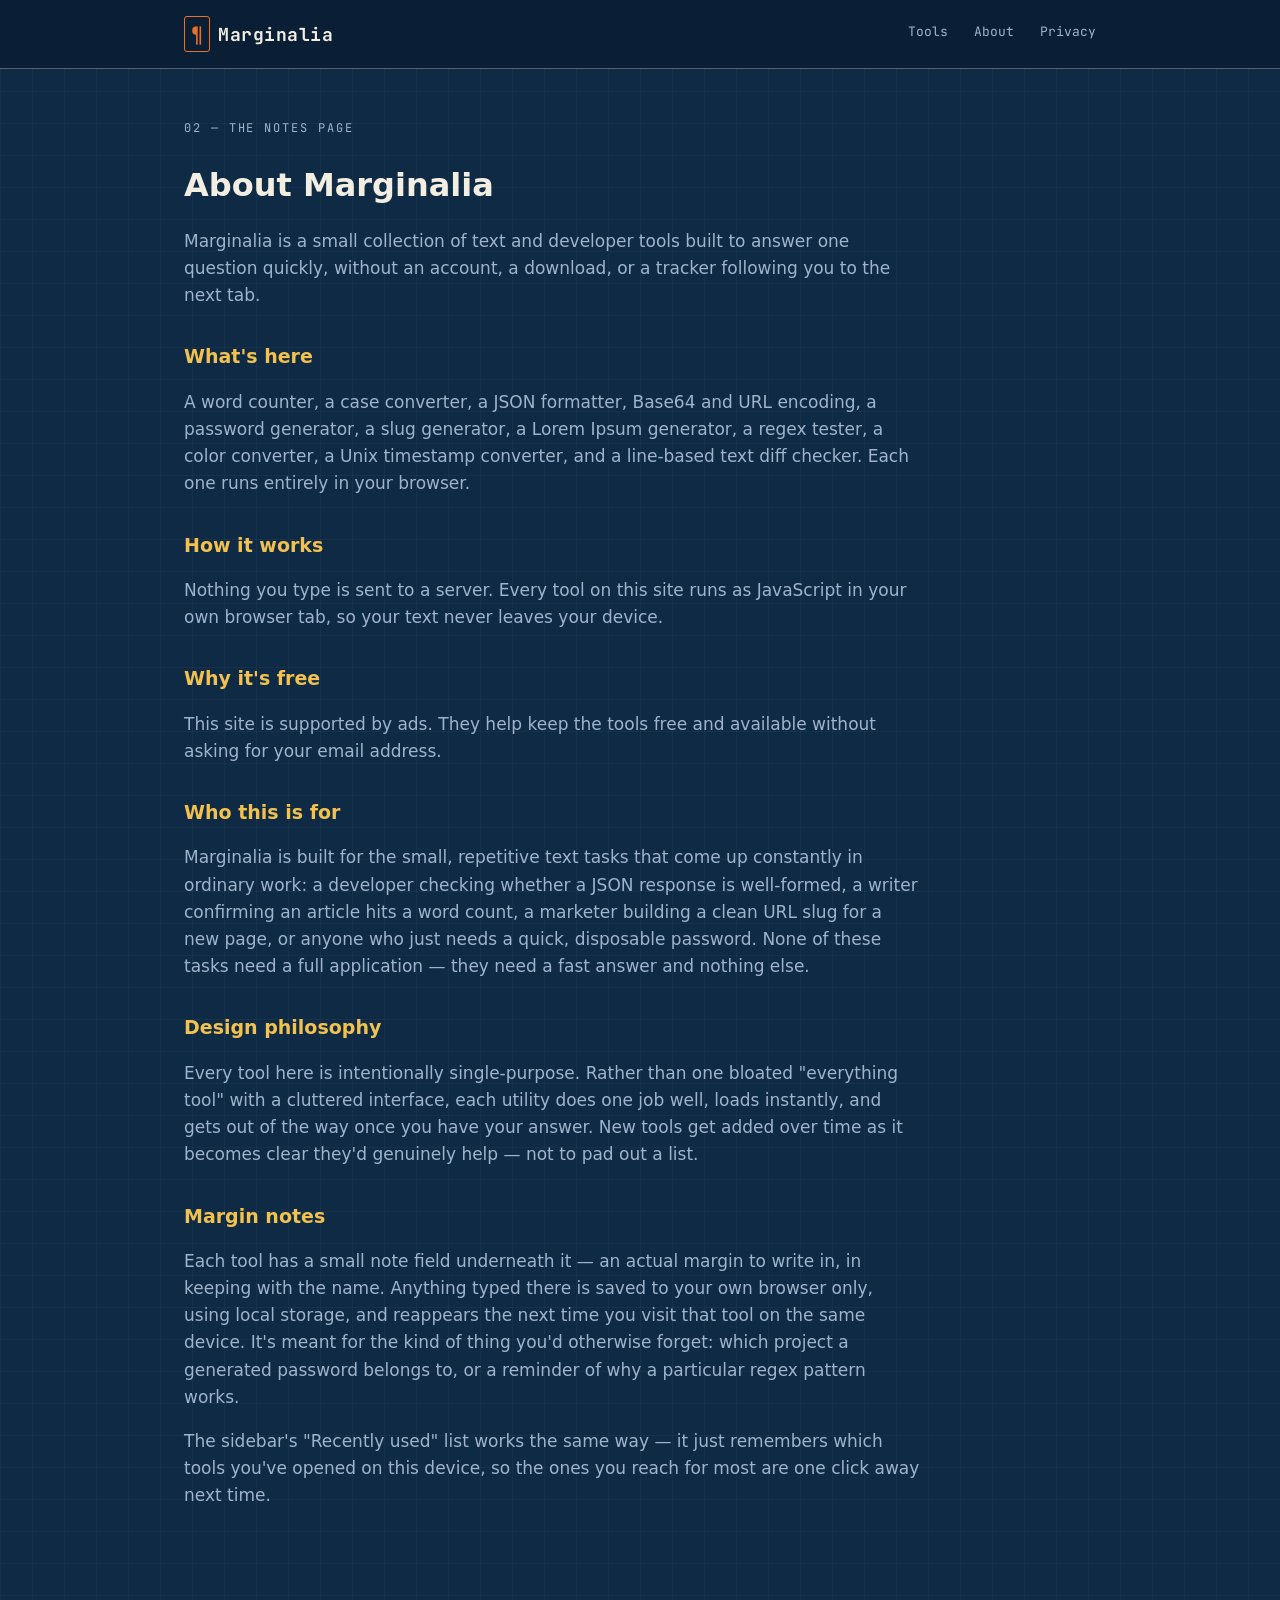
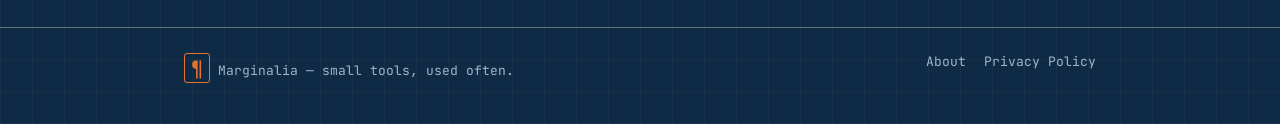
==== commit bee6b978: "Update about.html" ====
--- a/about.html
+++ b/about.html
@@ -44,6 +44,10 @@
 
   <h2>Design philosophy</h2>
   <p>Every tool here is intentionally single-purpose. Rather than one bloated "everything tool" with a cluttered interface, each utility does one job well, loads instantly, and gets out of the way once you have your answer. New tools get added over time as it becomes clear they'd genuinely help — not to pad out a list.</p>
+
+  <h2>Margin notes</h2>
+  <p>Each tool has a small note field underneath it — an actual margin to write in, in keeping with the name. Anything typed there is saved to your own browser only, using local storage, and reappears the next time you visit that tool on the same device. It's meant for the kind of thing you'd otherwise forget: which project a generated password belongs to, or a reminder of why a particular regex pattern works.</p>
+  <p>The sidebar's "Recently used" list works the same way — it just remembers which tools you've opened on this device, so the ones you reach for most are one click away next time.</p>
 </main>
 
 <footer class="site-footer">
--- a/styles.css
+++ b/styles.css
@@ -1,82 +1,145 @@
 /* ============================================================
-   Marginalia — design tokens
-   Concept: a copyeditor's desk. Paper, ink, red pencil marks.
+   Marginalia v2 — design tokens
+   Concept: a draftsman's blueprint desk. Deep blueprint navy,
+   safety-orange pencil marks, registration crosshairs, grid paper.
    ============================================================ */
 :root{
-  --paper: #EDE8DC;
-  --paper-card: #FBF8F1;
-  --ink: #21261F;
-  --ink-soft: #55584E;
-  --pencil-red: #B8443A;
-  --highlight: #E3B23C;
-  --rule: #C9C2AC;
-  --rule-strong: #A79E82;
+  --bg: #0F2A45;
+  --bg-deep: #0A1F35;
+  --surface: #163A5C;
+  --surface-2: #0C2439;
+  --ink: #F2EEE1;
+  --ink-soft: #9FB4CB;
+  --accent: #E8722C;
+  --accent-2: #F2C14E;
+  --ok: #6FBF8B;
+  --rule: rgba(242,238,225,0.16);
+  --rule-strong: rgba(242,238,225,0.32);
   --mono: 'JetBrains Mono', ui-monospace, 'SF Mono', Consolas, monospace;
-  --serif: 'Source Serif 4', Georgia, serif;
-  --radius: 3px;
+  --sans: 'Space Grotesk', ui-sans-serif, system-ui, sans-serif;
+  --radius: 4px;
 }
 
 *{ box-sizing: border-box; }
-
 html{ scroll-behavior: smooth; }
 
 body{
   margin: 0;
-  background: var(--paper);
-  background-image:
-    repeating-linear-gradient(180deg, transparent, transparent 38px, rgba(85,88,78,0.05) 39px);
+  background:
+    repeating-linear-gradient(0deg, rgba(242,238,225,0.035) 0px, rgba(242,238,225,0.035) 1px, transparent 1px, transparent 32px),
+    repeating-linear-gradient(90deg, rgba(242,238,225,0.035) 0px, rgba(242,238,225,0.035) 1px, transparent 1px, transparent 32px),
+    var(--bg);
   color: var(--ink);
-  font-family: var(--serif);
+  font-family: var(--sans);
   font-size: 17px;
-  line-height: 1.55;
+  line-height: 1.6;
   -webkit-font-smoothing: antialiased;
 }
 
-.wrap{
-  max-width: 920px;
-  margin: 0 auto;
-  padding: 0 24px;
-}
-
+.wrap{ max-width: 960px; margin: 0 auto; padding: 0 24px; }
+.wrap-wide{ max-width: 1180px; margin: 0 auto; padding: 0 24px; }
 a{ color: var(--ink); }
+
+/* ---------- intro copy ---------- */
+.intro-copy{ padding: 8px 24px 12px; }
+.intro-copy p{ color: var(--ink-soft); max-width: 72ch; margin: 0 0 14px; font-size: 16px; }
+.intro-copy p:last-child{ margin-bottom: 0; }
+
+/* ---------- sidebar layout ---------- */
+.layout-grid{
+  display: grid;
+  grid-template-columns: 1fr 300px;
+  gap: 40px;
+  align-items: start;
+}
+.tools-sidebar{
+  position: sticky;
+  top: 76px;
+  display: flex;
+  flex-direction: column;
+  gap: 20px;
+}
+.sidebar-block{
+  border: 1px solid var(--rule-strong);
+  border-radius: var(--radius);
+  padding: 16px 18px;
+  background: var(--surface);
+}
+.sidebar-block h3{
+  margin: 0 0 10px;
+  font-size: 13px;
+  font-family: var(--mono);
+  text-transform: uppercase;
+  letter-spacing: 0.07em;
+  color: var(--accent-2);
+}
+.sidebar-block ul{ margin: 0; padding-left: 18px; color: var(--ink-soft); font-size: 14px; line-height: 1.6; }
+.sidebar-block ul li{ margin-bottom: 7px; }
+.sidebar-block ul li:last-child{ margin-bottom: 0; }
+.sidebar-block a{ color: var(--ink-soft); text-decoration: none; }
+.sidebar-block a:hover{ color: var(--accent-2); }
+.ad-slot.ad-sidebar{ min-height: 250px; margin: 0; }
+.ad-mid-grid{ margin: 4px 0; }
+
+@media (max-width: 900px){
+  .layout-grid{ grid-template-columns: 1fr; }
+  .tools-sidebar{ position: static; order: 2; }
+}
+
+/* ---------- registration crosshair (signature motif) ---------- */
+.crosshair{
+  position: relative;
+}
+.crosshair::before, .crosshair::after{
+  content: '';
+  position: absolute;
+  background: var(--accent);
+}
+.tool-card{ position: relative; }
+.tool-card::before{
+  content: '+';
+  position: absolute;
+  top: -9px;
+  left: -9px;
+  color: var(--accent);
+  font-family: var(--mono);
+  font-size: 16px;
+  line-height: 1;
+  opacity: 0.85;
+}
 
 /* ---------- header ---------- */
 .site-header{
-  border-bottom: 2px solid var(--ink);
-  background: var(--paper);
+  border-bottom: 1px solid var(--rule-strong);
+  background: var(--bg-deep);
+  position: sticky;
+  top: 0;
+  z-index: 10;
 }
 .header-inner{
   display: flex;
   align-items: center;
   justify-content: space-between;
-  padding-top: 18px;
-  padding-bottom: 18px;
-}
-.brand{
-  display: flex;
-  align-items: baseline;
-  gap: 8px;
-  text-decoration: none;
-  color: var(--ink);
-}
+  padding-top: 16px;
+  padding-bottom: 16px;
+}
+.brand{ display: flex; align-items: baseline; gap: 8px; text-decoration: none; color: var(--ink); }
 .brand-mark{
   font-family: var(--mono);
-  color: var(--pencil-red);
-  font-size: 22px;
-}
-.brand-name{
-  font-family: var(--mono);
-  font-weight: 700;
-  letter-spacing: 0.02em;
-  font-size: 19px;
-}
-.top-nav{ display: flex; gap: 28px; font-family: var(--mono); font-size: 14px; }
-.top-nav a{ text-decoration: none; border-bottom: 1px solid transparent; padding-bottom: 2px; }
-.top-nav a:hover{ border-bottom-color: var(--pencil-red); }
+  color: var(--accent);
+  font-size: 20px;
+  border: 1px solid var(--accent);
+  padding: 1px 6px;
+  border-radius: 3px;
+}
+.brand-name{ font-family: var(--mono); font-weight: 700; letter-spacing: 0.03em; font-size: 18px; }
+.top-nav{ display: flex; gap: 26px; font-family: var(--mono); font-size: 13px; }
+.top-nav a{ text-decoration: none; color: var(--ink-soft); border-bottom: 1px solid transparent; padding-bottom: 2px; }
+.top-nav a:hover{ color: var(--accent-2); border-bottom-color: var(--accent-2); }
 
 /* ---------- ad slots ---------- */
 .ad-slot{
-  margin: 28px auto;
+  margin: 24px auto;
   padding: 14px;
   border: 1px dashed var(--rule-strong);
   border-radius: var(--radius);
@@ -89,29 +152,55 @@
   align-items: center;
   justify-content: center;
 }
-.ad-label{ text-transform: uppercase; letter-spacing: 0.12em; }
+.ad-label{ text-transform: uppercase; letter-spacing: 0.14em; }
 
 /* ---------- hero ---------- */
-.hero{ padding: 56px 24px 40px; }
+.hero{ padding: 56px 24px 28px; }
 .eyebrow{
   font-family: var(--mono);
-  font-size: 13px;
+  font-size: 12px;
   text-transform: uppercase;
-  letter-spacing: 0.14em;
-  color: var(--pencil-red);
+  letter-spacing: 0.16em;
+  color: var(--accent-2);
   margin: 0 0 14px;
 }
 .hero h1{
-  font-size: 46px;
-  line-height: 1.12;
+  font-size: 48px;
+  line-height: 1.08;
   margin: 0 0 18px;
   font-weight: 700;
-  max-width: 14ch;
-}
-.hero-sub{
-  max-width: 54ch;
+  max-width: 15ch;
+  letter-spacing: -0.01em;
+}
+.hero h1 .accent{ color: var(--accent); }
+.hero-sub{ max-width: 56ch; color: var(--ink-soft); font-size: 18px; margin: 0 0 28px; }
+
+.stat-strip{
+  display: flex;
+  flex-wrap: wrap;
+  gap: 0;
+  border: 1px solid var(--rule-strong);
+  border-radius: var(--radius);
+  overflow: hidden;
+}
+.stat-strip .strip-item{
+  flex: 1 1 140px;
+  padding: 14px 18px;
+  border-right: 1px solid var(--rule-strong);
+}
+.stat-strip .strip-item:last-child{ border-right: none; }
+.stat-strip .strip-num{
+  display: block;
+  font-family: var(--mono);
+  font-size: 22px;
+  font-weight: 700;
+  color: var(--accent);
+}
+.stat-strip .strip-label{
+  font-size: 12px;
   color: var(--ink-soft);
-  font-size: 18px;
+  text-transform: uppercase;
+  letter-spacing: 0.06em;
 }
 
 /* ---------- catalog heading ---------- */
@@ -119,35 +208,49 @@
   display: flex;
   align-items: baseline;
   gap: 16px;
-  margin: 40px 0 20px;
-  border-bottom: 2px solid var(--ink);
+  margin: 44px 0 20px;
+  border-bottom: 1px solid var(--rule-strong);
   padding-bottom: 12px;
 }
 .catalog-label{
   font-family: var(--mono);
+  font-size: 12px;
+  color: var(--accent-2);
+  text-transform: uppercase;
+  letter-spacing: 0.12em;
+}
+.catalog-heading h2{ margin: 0; font-size: 22px; }
+
+/* ---------- search filter ---------- */
+.filter-row{ margin-bottom: 22px; }
+.filter-row input{
+  width: 100%;
+  font-family: var(--mono);
+  font-size: 14px;
+  background: var(--surface-2);
+  border: 1px solid var(--rule-strong);
+  border-radius: var(--radius);
+  padding: 12px 14px;
+  color: var(--ink);
+}
+.filter-row input::placeholder{ color: var(--ink-soft); }
+.filter-row input:focus{ outline: 2px solid var(--accent); outline-offset: 1px; }
+.no-results{
+  display: none;
+  font-family: var(--mono);
   font-size: 13px;
-  color: var(--pencil-red);
-  text-transform: uppercase;
-  letter-spacing: 0.1em;
-}
-.catalog-heading h2{ margin: 0; font-size: 22px; }
-
-/* ---------- tool cards (index card look) ---------- */
-.card-grid{
-  display: grid;
-  grid-template-columns: 1fr;
-  gap: 14px;
-  margin-bottom: 40px;
-}
+  color: var(--ink-soft);
+  padding: 20px 0;
+}
+
+/* ---------- tool cards ---------- */
+.card-grid{ display: grid; grid-template-columns: 1fr; gap: 14px; margin-bottom: 40px; }
 .tool-card{
-  background: var(--paper-card);
-  border: 1px solid var(--rule-strong);
-  border-radius: var(--radius);
-  box-shadow: 2px 2px 0 rgba(33,38,35,0.06);
-}
-.tool-card[open]{
-  border-color: var(--pencil-red);
-}
+  background: var(--surface);
+  border: 1px solid var(--rule-strong);
+  border-radius: var(--radius);
+}
+.tool-card[open]{ border-color: var(--accent); }
 .tool-card summary{
   cursor: pointer;
   list-style: none;
@@ -158,106 +261,73 @@
   gap: 4px 14px;
 }
 .tool-card summary::-webkit-details-marker{ display:none; }
-.tool-index{
-  font-family: var(--mono);
-  color: var(--pencil-red);
-  font-weight: 700;
+.tool-index{ font-family: var(--mono); color: var(--accent); font-weight: 700; font-size: 14px; }
+.tool-title{ font-weight: 600; font-size: 17px; grid-column: 2; }
+.tool-desc{ grid-column: 2; color: var(--ink-soft); font-size: 14px; }
+.tool-card[open] summary{ border-bottom: 1px dashed var(--rule-strong); }
+
+.tool-body{ padding: 6px 20px 22px; display: flex; flex-direction: column; gap: 12px; }
+
+/* ---------- form elements ---------- */
+textarea, input[type="text"], input[type="search"], input[type="number"], select{
+  width: 100%;
+  font-family: var(--mono);
   font-size: 14px;
-}
-.tool-title{
-  font-weight: 600;
-  font-size: 17px;
-  grid-column: 2;
-}
-.tool-desc{
-  grid-column: 2;
-  color: var(--ink-soft);
-  font-size: 14px;
-}
-.tool-card[open] summary{ border-bottom: 1px dashed var(--rule); }
-
-.tool-body{
-  padding: 6px 20px 22px;
-  display: flex;
-  flex-direction: column;
-  gap: 12px;
-}
-
-/* ---------- form elements ---------- */
-textarea, input[type="text"], input[type="search"]{
-  width: 100%;
-  font-family: var(--mono);
-  font-size: 14px;
-  background: #fff;
+  background: var(--surface-2);
   border: 1px solid var(--rule-strong);
   border-radius: var(--radius);
   padding: 10px 12px;
   color: var(--ink);
   resize: vertical;
 }
-textarea:focus, input:focus{
-  outline: 2px solid var(--pencil-red);
-  outline-offset: 1px;
-}
-textarea[readonly]{ background: #F4F1E7; }
-
-.btn-row, .checkbox-row{
-  display: flex;
-  flex-wrap: wrap;
-  gap: 8px;
-}
+textarea:focus, input:focus, select:focus{ outline: 2px solid var(--accent); outline-offset: 1px; }
+textarea[readonly]{ background: var(--bg-deep); color: var(--ink-soft); }
+
+.btn-row, .checkbox-row{ display: flex; flex-wrap: wrap; gap: 8px; }
 button{
   font-family: var(--mono);
   font-size: 13px;
-  background: var(--ink);
-  color: var(--paper-card);
+  background: var(--accent);
+  color: var(--bg-deep);
+  font-weight: 700;
   border: none;
   border-radius: var(--radius);
   padding: 9px 14px;
   cursor: pointer;
-  transition: background 0.15s ease;
-}
-button:hover{ background: var(--pencil-red); }
-button:focus-visible{ outline: 2px solid var(--pencil-red); outline-offset: 2px; }
-
-.output-block{
-  position: relative;
-  display: flex;
-  flex-direction: column;
-  gap: 8px;
-}
+  transition: background 0.15s ease, transform 0.1s ease;
+}
+button:hover{ background: var(--accent-2); }
+button:active{ transform: translateY(1px); }
+button:focus-visible{ outline: 2px solid var(--accent-2); outline-offset: 2px; }
+
+.output-block{ position: relative; display: flex; flex-direction: column; gap: 8px; }
 .copy-btn{
   align-self: flex-start;
   background: transparent;
-  color: var(--pencil-red);
-  border: 1px solid var(--pencil-red);
+  color: var(--accent-2);
+  border: 1px solid var(--accent-2);
   padding: 6px 12px;
 }
-.copy-btn:hover{ background: var(--pencil-red); color: #fff; }
+.copy-btn:hover{ background: var(--accent-2); color: var(--bg-deep); }
 
 .field-row{ display: flex; flex-direction: column; gap: 6px; font-family: var(--mono); font-size: 13px; }
-.field-row input[type="range"]{ width: 100%; }
+.field-row input[type="range"]{ width: 100%; accent-color: var(--accent); }
 .checkbox-row label{ font-family: var(--mono); font-size: 13px; display: flex; align-items: center; gap: 6px; }
-
-.stat-row{
-  display: flex;
-  flex-wrap: wrap;
-  gap: 22px;
-  padding-top: 6px;
-}
+input[type="checkbox"]{ accent-color: var(--accent); }
+
+.stat-row{ display: flex; flex-wrap: wrap; gap: 22px; padding-top: 6px; }
 .stat{ display: flex; flex-direction: column; }
-.stat span{ font-family: var(--mono); font-size: 22px; font-weight: 700; color: var(--pencil-red); }
+.stat span{ font-family: var(--mono); font-size: 22px; font-weight: 700; color: var(--accent); }
 .stat label{ font-size: 12px; color: var(--ink-soft); text-transform: uppercase; letter-spacing: 0.06em; }
 
 .status{ font-family: var(--mono); font-size: 13px; }
-.status.error{ color: var(--pencil-red); }
-.status.ok{ color: #3E6B4A; }
+.status.error{ color: #E8574C; }
+.status.ok{ color: var(--ok); }
 
 .tool-info{
   margin-top: 6px;
   padding-top: 14px;
-  border-top: 1px dashed var(--rule);
-  font-family: var(--serif);
+  border-top: 1px dashed var(--rule-strong);
   font-size: 15px;
   color: var(--ink-soft);
 }
@@ -265,8 +335,8 @@
 .tool-info p:last-child{ margin-bottom: 0; }
 .tool-info code{
   font-family: var(--mono);
-  font-size: 0.9em;
-  background: #F4F1E7;
+  font-size: 0.88em;
+  background: var(--surface-2);
   padding: 1px 5px;
   border-radius: 3px;
   color: var(--ink);
@@ -277,36 +347,58 @@
 .diff-output{
   font-family: var(--mono);
   font-size: 13px;
-  background: #fff;
+  background: var(--surface-2);
   border: 1px solid var(--rule-strong);
   border-radius: var(--radius);
   padding: 12px;
   white-space: pre-wrap;
   min-height: 40px;
 }
-.diff-add{ background: #DCEFE1; text-decoration: none; }
-.diff-del{ background: #F6D9D6; text-decoration: line-through; color: var(--ink-soft); }
+.diff-add{ background: rgba(111,191,139,0.18); color: var(--ok); }
+.diff-del{ background: rgba(232,87,76,0.15); text-decoration: line-through; color: #E8938C; }
+
+/* ---------- regex tester ---------- */
+.regex-input-row{ display: flex; gap: 8px; }
+.regex-input-row input[id="regex-pattern"]{ flex: 1; }
+.regex-input-row input[id="regex-flags"]{ width: 90px; }
+.regex-highlight{
+  font-family: var(--mono);
+  font-size: 14px;
+  background: var(--surface-2);
+  border: 1px solid var(--rule-strong);
+  border-radius: var(--radius);
+  padding: 12px;
+  white-space: pre-wrap;
+  min-height: 60px;
+}
+.regex-highlight mark{
+  background: var(--accent);
+  color: var(--bg-deep);
+  border-radius: 2px;
+  padding: 0 1px;
+}
+
+/* ---------- color converter ---------- */
+.color-row{ display: flex; gap: 14px; align-items: stretch; flex-wrap: wrap; }
+.color-swatch{
+  width: 96px;
+  height: 96px;
+  border-radius: var(--radius);
+  border: 1px solid var(--rule-strong);
+  flex-shrink: 0;
+}
+.color-fields{ display: flex; flex-direction: column; gap: 8px; flex: 1; min-width: 200px; }
+.color-fields .output-block{ flex-direction: row; align-items: center; }
+.color-fields label{ font-family: var(--mono); font-size: 12px; color: var(--ink-soft); width: 42px; flex-shrink: 0; }
 
 /* ---------- FAQ ---------- */
-.faq-list{
-  display: flex;
-  flex-direction: column;
-  gap: 22px;
-  margin-bottom: 44px;
-}
-.faq-item h3{
-  font-size: 17px;
-  margin: 0 0 6px;
-}
-.faq-item p{
-  margin: 0;
-  color: var(--ink-soft);
-  max-width: 68ch;
-}
+.faq-list{ display: flex; flex-direction: column; gap: 22px; margin-bottom: 44px; }
+.faq-item h3{ font-size: 17px; margin: 0 0 6px; }
+.faq-item p{ margin: 0; color: var(--ink-soft); max-width: 68ch; }
 
 /* ---------- footer ---------- */
 .site-footer{
-  border-top: 2px solid var(--ink);
+  border-top: 1px solid var(--rule-strong);
   margin-top: 40px;
   padding: 24px 0 40px;
   font-family: var(--mono);
@@ -316,13 +408,13 @@
 .footer-inner{ display: flex; justify-content: space-between; flex-wrap: wrap; gap: 10px; }
 .footer-nav{ display: flex; gap: 18px; }
 .footer-nav a{ text-decoration: none; color: var(--ink-soft); }
-.footer-nav a:hover{ color: var(--pencil-red); }
-
-/* ---------- simple content pages (about/privacy) ---------- */
+.footer-nav a:hover{ color: var(--accent-2); }
+
+/* ---------- simple content pages ---------- */
 .content-page{ padding: 50px 24px 60px; }
-.content-page h1{ font-size: 34px; margin-bottom: 6px; }
+.content-page h1{ font-size: 32px; margin-bottom: 6px; }
 .content-page .eyebrow{ margin-bottom: 8px; }
-.content-page h2{ font-size: 20px; margin-top: 34px; }
+.content-page h2{ font-size: 19px; margin-top: 32px; color: var(--accent-2); }
 .content-page p{ color: var(--ink-soft); max-width: 68ch; }
 
 /* ---------- responsive ---------- */
@@ -330,9 +422,10 @@
   .hero h1{ font-size: 32px; }
   .diff-grid{ grid-template-columns: 1fr; }
   .tool-card summary{ grid-template-columns: 32px 1fr; }
-}
-
-/* ---------- reduced motion ---------- */
+  .regex-input-row{ flex-direction: column; }
+  .regex-input-row input[id="regex-flags"]{ width: 100%; }
+}
+
 @media (prefers-reduced-motion: reduce){
   html{ scroll-behavior: auto; }
   *{ transition: none !important; }
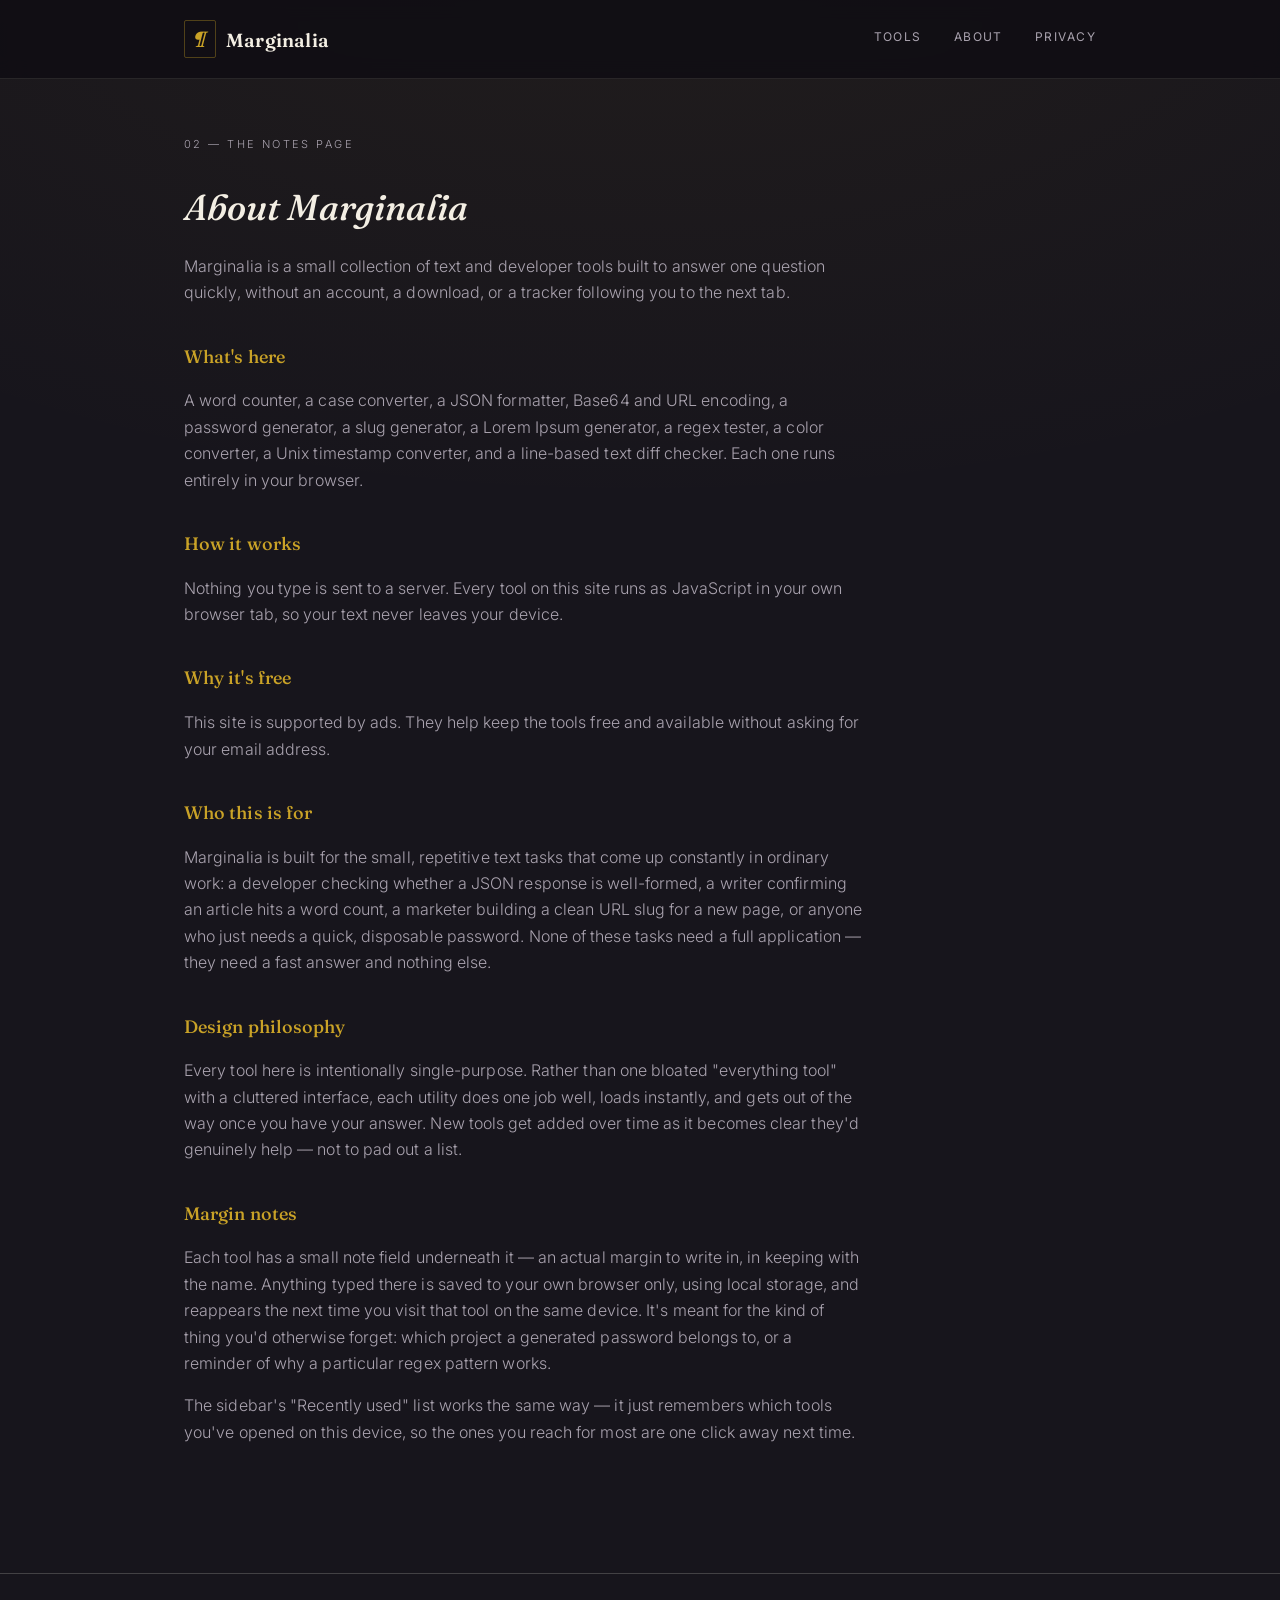
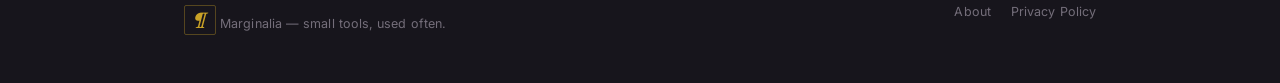
==== commit 357dae33: "Update about.html" ====
--- a/about.html
+++ b/about.html
@@ -5,11 +5,20 @@
 <meta name="viewport" content="width=device-width, initial-scale=1.0">
 <title>About — Marginalia</title>
 <link rel="preconnect" href="https://fonts.googleapis.com">
-<link href="https://fonts.googleapis.com/css2?family=JetBrains+Mono:wght@400;500;700&family=Source+Serif+4:opsz,wght@8..60,400;8..60,600;8..60,700&display=swap" rel="stylesheet">
+<link href="https://fonts.googleapis.com/css2?family=JetBrains+Mono:wght@400;500;700&family=Fraunces:ital,wght@0,400;0,500;0,600;1,400;1,500&family=Inter:wght@300;400;500;600&family=Caveat:wght@500;700&display=swap" rel="stylesheet">
 <link rel="stylesheet" href="styles.css">
 <script async src="https://pagead2.googlesyndication.com/pagead/js/adsbygoogle.js?client=ca-pub-4453090806699037" crossorigin="anonymous"></script>
+<script>
+  (adsbygoogle = window.adsbygoogle || []).push({
+    google_ad_client: "ca-pub-4453090806699037",
+    enable_page_level_ads: false
+  });
+</script>
 </head>
 <body>
+
+<div class="margin-ruler left" aria-hidden="true"><span class="ruler-label">Marginalia</span></div>
+<div class="margin-ruler right" aria-hidden="true"><span class="ruler-label">Text &amp; Developer Tools</span></div>
 
 <header class="site-header">
   <div class="wrap header-inner">
@@ -60,5 +69,6 @@
   </div>
 </footer>
 
+<script defer src="/_vercel/insights/script.js"></script>
 </body>
 </html>
--- a/styles.css
+++ b/styles.css
@@ -1,23 +1,26 @@
 /* ============================================================
-   Marginalia v2 — design tokens
-   Concept: a draftsman's blueprint desk. Deep blueprint navy,
-   safety-orange pencil marks, registration crosshairs, grid paper.
+   Marginalia v3 — design tokens
+   Concept: a private studio desk. Warm charcoal, brass, serif.
    ============================================================ */
 :root{
-  --bg: #0F2A45;
-  --bg-deep: #0A1F35;
-  --surface: #163A5C;
-  --surface-2: #0C2439;
-  --ink: #F2EEE1;
-  --ink-soft: #9FB4CB;
-  --accent: #E8722C;
-  --accent-2: #F2C14E;
-  --ok: #6FBF8B;
-  --rule: rgba(242,238,225,0.16);
-  --rule-strong: rgba(242,238,225,0.32);
+  --bg: #17151C;
+  --bg-deep: #100E13;
+  --surface: #1F1C25;
+  --surface-2: #262330;
+  --ink: #F3EEE3;
+  --ink-soft: #A9A2AE;
+  --ink-faint: #746E7A;
+  --accent: #C9A227;
+  --accent-2: #E6C665;
+  --ok: #7FAE8C;
+  --err: #C97361;
+  --hairline: rgba(243,238,227,0.10);
+  --hairline-strong: rgba(243,238,227,0.20);
+  --gold-hairline: rgba(201,162,39,0.35);
+  --serif: 'Fraunces', Georgia, serif;
+  --sans: 'Inter', ui-sans-serif, system-ui, -apple-system, sans-serif;
   --mono: 'JetBrains Mono', ui-monospace, 'SF Mono', Consolas, monospace;
-  --sans: 'Space Grotesk', ui-sans-serif, system-ui, sans-serif;
-  --radius: 4px;
+  --radius: 2px;
 }
 
 *{ box-sizing: border-box; }
@@ -25,403 +28,365 @@
 
 body{
   margin: 0;
-  background:
-    repeating-linear-gradient(0deg, rgba(242,238,225,0.035) 0px, rgba(242,238,225,0.035) 1px, transparent 1px, transparent 32px),
-    repeating-linear-gradient(90deg, rgba(242,238,225,0.035) 0px, rgba(242,238,225,0.035) 1px, transparent 1px, transparent 32px),
-    var(--bg);
+  background: var(--bg);
+  background-image: radial-gradient(ellipse 1200px 600px at 50% -10%, rgba(201,162,39,0.06), transparent);
+  background-attachment: fixed;
   color: var(--ink);
   font-family: var(--sans);
-  font-size: 17px;
-  line-height: 1.6;
+  font-size: 16px;
+  font-weight: 400;
+  line-height: 1.65;
   -webkit-font-smoothing: antialiased;
+  letter-spacing: 0.005em;
 }
 
 .wrap{ max-width: 960px; margin: 0 auto; padding: 0 24px; }
 .wrap-wide{ max-width: 1180px; margin: 0 auto; padding: 0 24px; }
 a{ color: var(--ink); }
 
-/* ---------- intro copy ---------- */
-.intro-copy{ padding: 8px 24px 12px; }
-.intro-copy p{ color: var(--ink-soft); max-width: 72ch; margin: 0 0 14px; font-size: 16px; }
-.intro-copy p:last-child{ margin-bottom: 0; }
-
-/* ---------- sidebar layout ---------- */
-.layout-grid{
-  display: grid;
-  grid-template-columns: 1fr 300px;
-  gap: 40px;
-  align-items: start;
-}
-.tools-sidebar{
-  position: sticky;
-  top: 76px;
-  display: flex;
-  flex-direction: column;
-  gap: 20px;
-}
-.sidebar-block{
-  border: 1px solid var(--rule-strong);
-  border-radius: var(--radius);
-  padding: 16px 18px;
-  background: var(--surface);
-}
-.sidebar-block h3{
-  margin: 0 0 10px;
-  font-size: 13px;
-  font-family: var(--mono);
-  text-transform: uppercase;
-  letter-spacing: 0.07em;
-  color: var(--accent-2);
-}
-.sidebar-block ul{ margin: 0; padding-left: 18px; color: var(--ink-soft); font-size: 14px; line-height: 1.6; }
-.sidebar-block ul li{ margin-bottom: 7px; }
-.sidebar-block ul li:last-child{ margin-bottom: 0; }
-.sidebar-block a{ color: var(--ink-soft); text-decoration: none; }
-.sidebar-block a:hover{ color: var(--accent-2); }
-.ad-slot.ad-sidebar{ min-height: 250px; margin: 0; }
-.ad-mid-grid{ margin: 4px 0; }
-
-@media (max-width: 900px){
-  .layout-grid{ grid-template-columns: 1fr; }
-  .tools-sidebar{ position: static; order: 2; }
-}
-
-/* ---------- registration crosshair (signature motif) ---------- */
-.crosshair{
-  position: relative;
-}
-.crosshair::before, .crosshair::after{
-  content: '';
-  position: absolute;
-  background: var(--accent);
-}
-.tool-card{ position: relative; }
-.tool-card::before{
-  content: '+';
-  position: absolute;
-  top: -9px;
-  left: -9px;
-  color: var(--accent);
-  font-family: var(--mono);
-  font-size: 16px;
-  line-height: 1;
-  opacity: 0.85;
-}
-
 /* ---------- header ---------- */
 .site-header{
-  border-bottom: 1px solid var(--rule-strong);
-  background: var(--bg-deep);
+  border-bottom: 1px solid var(--hairline);
+  background: rgba(16,14,19,0.85);
+  backdrop-filter: blur(10px);
   position: sticky;
   top: 0;
   z-index: 10;
 }
-.header-inner{
-  display: flex;
-  align-items: center;
-  justify-content: space-between;
-  padding-top: 16px;
-  padding-bottom: 16px;
-}
-.brand{ display: flex; align-items: baseline; gap: 8px; text-decoration: none; color: var(--ink); }
+.header-inner{ display: flex; align-items: center; justify-content: space-between; padding-top: 20px; padding-bottom: 20px; }
+.brand{ display: flex; align-items: baseline; gap: 10px; text-decoration: none; color: var(--ink); }
 .brand-mark{
-  font-family: var(--mono);
+  font-family: var(--serif);
+  font-style: italic;
   color: var(--accent);
-  font-size: 20px;
-  border: 1px solid var(--accent);
-  padding: 1px 6px;
-  border-radius: 3px;
-}
-.brand-name{ font-family: var(--mono); font-weight: 700; letter-spacing: 0.03em; font-size: 18px; }
-.top-nav{ display: flex; gap: 26px; font-family: var(--mono); font-size: 13px; }
-.top-nav a{ text-decoration: none; color: var(--ink-soft); border-bottom: 1px solid transparent; padding-bottom: 2px; }
-.top-nav a:hover{ color: var(--accent-2); border-bottom-color: var(--accent-2); }
+  font-size: 22px;
+  border: 1px solid var(--gold-hairline);
+  padding: 0px 8px;
+  border-radius: var(--radius);
+}
+.brand-name{ font-family: var(--serif); font-weight: 600; letter-spacing: 0.01em; font-size: 19px; }
+.top-nav{ display: flex; gap: 32px; font-family: var(--sans); font-size: 12px; text-transform: uppercase; letter-spacing: 0.12em; }
+.top-nav a{ text-decoration: none; color: var(--ink-soft); border-bottom: 1px solid transparent; padding-bottom: 3px; transition: color 0.2s ease, border-color 0.2s ease; }
+.top-nav a:hover{ color: var(--accent-2); border-bottom-color: var(--accent); }
 
 /* ---------- ad slots ---------- */
 .ad-slot{
-  margin: 24px auto;
-  padding: 14px;
-  border: 1px dashed var(--rule-strong);
+  margin: 28px auto;
+  padding: 16px;
+  border: 1px solid var(--hairline);
   border-radius: var(--radius);
   text-align: center;
-  color: var(--ink-soft);
-  font-family: var(--mono);
-  font-size: 12px;
+  color: var(--ink-faint);
+  font-family: var(--sans);
+  font-size: 11px;
   min-height: 60px;
   display: flex;
   align-items: center;
   justify-content: center;
 }
-.ad-label{ text-transform: uppercase; letter-spacing: 0.14em; }
+.ad-label{ text-transform: uppercase; letter-spacing: 0.18em; }
 
 /* ---------- hero ---------- */
-.hero{ padding: 56px 24px 28px; }
+.hero{ padding: 76px 24px 36px; }
 .eyebrow{
-  font-family: var(--mono);
-  font-size: 12px;
+  font-family: var(--sans);
+  font-size: 11px;
   text-transform: uppercase;
-  letter-spacing: 0.16em;
-  color: var(--accent-2);
-  margin: 0 0 14px;
+  letter-spacing: 0.22em;
+  color: var(--accent);
+  margin: 0 0 20px;
 }
 .hero h1{
-  font-size: 48px;
-  line-height: 1.08;
-  margin: 0 0 18px;
-  font-weight: 700;
+  font-family: var(--serif);
+  font-weight: 500;
+  font-size: 54px;
+  line-height: 1.14;
+  margin: 0 0 22px;
   max-width: 15ch;
   letter-spacing: -0.01em;
-}
-.hero h1 .accent{ color: var(--accent); }
-.hero-sub{ max-width: 56ch; color: var(--ink-soft); font-size: 18px; margin: 0 0 28px; }
+  color: var(--ink);
+}
+.hero h1 .accent{ color: var(--accent); font-style: italic; }
+.hero-sub{ max-width: 58ch; color: var(--ink-soft); font-size: 18px; margin: 0 0 36px; font-weight: 300; }
 
 .stat-strip{
   display: flex;
   flex-wrap: wrap;
   gap: 0;
-  border: 1px solid var(--rule-strong);
-  border-radius: var(--radius);
-  overflow: hidden;
+  border-top: 1px solid var(--hairline-strong);
+  border-bottom: 1px solid var(--hairline-strong);
 }
 .stat-strip .strip-item{
   flex: 1 1 140px;
-  padding: 14px 18px;
-  border-right: 1px solid var(--rule-strong);
+  padding: 18px 22px 18px 0;
+  border-right: 1px solid var(--hairline);
 }
 .stat-strip .strip-item:last-child{ border-right: none; }
-.stat-strip .strip-num{
-  display: block;
-  font-family: var(--mono);
-  font-size: 22px;
-  font-weight: 700;
-  color: var(--accent);
-}
-.stat-strip .strip-label{
-  font-size: 12px;
-  color: var(--ink-soft);
-  text-transform: uppercase;
-  letter-spacing: 0.06em;
-}
+.stat-strip .strip-num{ display: block; font-family: var(--serif); font-size: 24px; font-weight: 500; color: var(--accent); font-style: italic; }
+.stat-strip .strip-label{ font-size: 11px; color: var(--ink-faint); text-transform: uppercase; letter-spacing: 0.1em; }
+
+/* ---------- intro copy ---------- */
+.intro-copy{ padding: 8px 24px 16px; }
+.intro-copy p{ color: var(--ink-soft); max-width: 70ch; margin: 0 0 16px; font-size: 16px; font-weight: 300; }
+.intro-copy p:last-child{ margin-bottom: 0; }
 
 /* ---------- catalog heading ---------- */
 .catalog-heading{
   display: flex;
   align-items: baseline;
-  gap: 16px;
-  margin: 44px 0 20px;
-  border-bottom: 1px solid var(--rule-strong);
-  padding-bottom: 12px;
-}
-.catalog-label{
-  font-family: var(--mono);
-  font-size: 12px;
-  color: var(--accent-2);
-  text-transform: uppercase;
-  letter-spacing: 0.12em;
-}
-.catalog-heading h2{ margin: 0; font-size: 22px; }
+  gap: 18px;
+  margin: 52px 0 24px;
+  border-bottom: 1px solid var(--hairline-strong);
+  padding-bottom: 16px;
+}
+.catalog-label{ font-family: var(--sans); font-size: 11px; color: var(--accent); text-transform: uppercase; letter-spacing: 0.16em; }
+.catalog-heading h2{ margin: 0; font-family: var(--serif); font-weight: 500; font-size: 24px; font-style: italic; }
 
 /* ---------- search filter ---------- */
-.filter-row{ margin-bottom: 22px; }
+.filter-row{ margin-bottom: 26px; }
 .filter-row input{
   width: 100%;
-  font-family: var(--mono);
+  font-family: var(--sans);
   font-size: 14px;
-  background: var(--surface-2);
-  border: 1px solid var(--rule-strong);
-  border-radius: var(--radius);
-  padding: 12px 14px;
+  background: var(--surface);
+  border: 1px solid var(--hairline-strong);
+  border-radius: var(--radius);
+  padding: 13px 16px;
   color: var(--ink);
 }
-.filter-row input::placeholder{ color: var(--ink-soft); }
-.filter-row input:focus{ outline: 2px solid var(--accent); outline-offset: 1px; }
-.no-results{
-  display: none;
-  font-family: var(--mono);
-  font-size: 13px;
-  color: var(--ink-soft);
-  padding: 20px 0;
+.filter-row input::placeholder{ color: var(--ink-faint); }
+.filter-row input:focus{ outline: none; border-color: var(--accent); }
+.no-results{ display: none; font-family: var(--sans); font-size: 13px; color: var(--ink-faint); padding: 20px 0; font-style: italic; }
+
+/* ---------- sidebar layout ---------- */
+.layout-grid{ display: grid; grid-template-columns: 1fr 300px; gap: 44px; align-items: start; }
+.tools-sidebar{ position: sticky; top: 96px; display: flex; flex-direction: column; gap: 22px; }
+.sidebar-block{ border: 1px solid var(--hairline-strong); border-radius: var(--radius); padding: 18px 20px; background: var(--surface); }
+.sidebar-block h3{ margin: 0 0 12px; font-size: 11px; font-family: var(--sans); text-transform: uppercase; letter-spacing: 0.14em; color: var(--accent); font-weight: 600; }
+.sidebar-block ul{ margin: 0; padding-left: 0; list-style: none; color: var(--ink-soft); font-size: 14px; line-height: 1.7; }
+.sidebar-block ul li{ margin-bottom: 8px; padding-left: 14px; position: relative; }
+.sidebar-block ul li::before{ content: '—'; position: absolute; left: 0; color: var(--ink-faint); }
+.sidebar-block ul li:last-child{ margin-bottom: 0; }
+.sidebar-block a{ color: var(--ink-soft); text-decoration: none; transition: color 0.2s ease; }
+.sidebar-block a:hover{ color: var(--accent-2); }
+.ad-slot.ad-sidebar{ min-height: 250px; margin: 0; }
+.ad-mid-grid{ margin: 6px 0; }
+
+@media (max-width: 900px){
+  .layout-grid{ grid-template-columns: 1fr; }
+  .tools-sidebar{ position: static; order: 2; }
 }
 
 /* ---------- tool cards ---------- */
-.card-grid{ display: grid; grid-template-columns: 1fr; gap: 14px; margin-bottom: 40px; }
+.card-grid{ display: grid; grid-template-columns: 1fr; gap: 16px; margin-bottom: 44px; }
 .tool-card{
   background: var(--surface);
-  border: 1px solid var(--rule-strong);
-  border-radius: var(--radius);
-}
-.tool-card[open]{ border-color: var(--accent); }
+  border: 1px solid var(--hairline-strong);
+  border-radius: var(--radius);
+  transition: border-color 0.25s ease;
+}
+.tool-card[open]{ border-color: var(--gold-hairline); }
 .tool-card summary{
   cursor: pointer;
   list-style: none;
   display: grid;
-  grid-template-columns: 44px 1fr;
+  grid-template-columns: 40px 1fr;
   align-items: baseline;
-  padding: 18px 20px;
-  gap: 4px 14px;
+  padding: 22px 24px;
+  gap: 4px 16px;
 }
 .tool-card summary::-webkit-details-marker{ display:none; }
-.tool-index{ font-family: var(--mono); color: var(--accent); font-weight: 700; font-size: 14px; }
-.tool-title{ font-weight: 600; font-size: 17px; grid-column: 2; }
-.tool-desc{ grid-column: 2; color: var(--ink-soft); font-size: 14px; }
-.tool-card[open] summary{ border-bottom: 1px dashed var(--rule-strong); }
-
-.tool-body{ padding: 6px 20px 22px; display: flex; flex-direction: column; gap: 12px; }
+.tool-index{ font-family: var(--serif); font-style: italic; color: var(--accent); font-weight: 500; font-size: 16px; }
+.tool-title{ font-weight: 500; font-size: 17px; grid-column: 2; font-family: var(--serif); }
+.tool-desc{ grid-column: 2; color: var(--ink-faint); font-size: 13.5px; margin-top: 2px; }
+.tool-card[open] summary{ border-bottom: 1px solid var(--hairline); }
+
+.tool-body{ padding: 8px 24px 26px; display: flex; flex-direction: column; gap: 14px; }
 
 /* ---------- form elements ---------- */
 textarea, input[type="text"], input[type="search"], input[type="number"], select{
   width: 100%;
   font-family: var(--mono);
-  font-size: 14px;
-  background: var(--surface-2);
-  border: 1px solid var(--rule-strong);
-  border-radius: var(--radius);
-  padding: 10px 12px;
+  font-size: 13.5px;
+  background: var(--bg-deep);
+  border: 1px solid var(--hairline-strong);
+  border-radius: var(--radius);
+  padding: 11px 13px;
   color: var(--ink);
   resize: vertical;
 }
-textarea:focus, input:focus, select:focus{ outline: 2px solid var(--accent); outline-offset: 1px; }
+textarea:focus, input:focus, select:focus{ outline: none; border-color: var(--accent); }
 textarea[readonly]{ background: var(--bg-deep); color: var(--ink-soft); }
 
-.btn-row, .checkbox-row{ display: flex; flex-wrap: wrap; gap: 8px; }
+.btn-row, .checkbox-row{ display: flex; flex-wrap: wrap; gap: 10px; }
 button{
-  font-family: var(--mono);
-  font-size: 13px;
-  background: var(--accent);
-  color: var(--bg-deep);
-  font-weight: 700;
-  border: none;
-  border-radius: var(--radius);
-  padding: 9px 14px;
-  cursor: pointer;
-  transition: background 0.15s ease, transform 0.1s ease;
-}
-button:hover{ background: var(--accent-2); }
-button:active{ transform: translateY(1px); }
-button:focus-visible{ outline: 2px solid var(--accent-2); outline-offset: 2px; }
-
-.output-block{ position: relative; display: flex; flex-direction: column; gap: 8px; }
-.copy-btn{
-  align-self: flex-start;
+  font-family: var(--sans);
+  font-size: 11.5px;
+  text-transform: uppercase;
+  letter-spacing: 0.1em;
+  font-weight: 600;
   background: transparent;
   color: var(--accent-2);
-  border: 1px solid var(--accent-2);
-  padding: 6px 12px;
-}
-.copy-btn:hover{ background: var(--accent-2); color: var(--bg-deep); }
-
-.field-row{ display: flex; flex-direction: column; gap: 6px; font-family: var(--mono); font-size: 13px; }
+  border: 1px solid var(--gold-hairline);
+  border-radius: var(--radius);
+  padding: 10px 16px;
+  cursor: pointer;
+  transition: background 0.2s ease, color 0.2s ease, border-color 0.2s ease;
+}
+button:hover{ background: var(--accent); color: var(--bg-deep); border-color: var(--accent); }
+button:focus-visible{ outline: 1px solid var(--accent-2); outline-offset: 2px; }
+
+.output-block{ position: relative; display: flex; flex-direction: column; gap: 8px; }
+.copy-btn{ align-self: flex-start; }
+
+.field-row{ display: flex; flex-direction: column; gap: 7px; font-family: var(--sans); font-size: 12.5px; color: var(--ink-soft); text-transform: uppercase; letter-spacing: 0.06em; }
 .field-row input[type="range"]{ width: 100%; accent-color: var(--accent); }
-.checkbox-row label{ font-family: var(--mono); font-size: 13px; display: flex; align-items: center; gap: 6px; }
+.checkbox-row label{ font-family: var(--sans); font-size: 13px; color: var(--ink-soft); display: flex; align-items: center; gap: 7px; }
 input[type="checkbox"]{ accent-color: var(--accent); }
 
-.stat-row{ display: flex; flex-wrap: wrap; gap: 22px; padding-top: 6px; }
+.stat-row{ display: flex; flex-wrap: wrap; gap: 26px; padding-top: 8px; }
 .stat{ display: flex; flex-direction: column; }
-.stat span{ font-family: var(--mono); font-size: 22px; font-weight: 700; color: var(--accent); }
-.stat label{ font-size: 12px; color: var(--ink-soft); text-transform: uppercase; letter-spacing: 0.06em; }
-
-.status{ font-family: var(--mono); font-size: 13px; }
-.status.error{ color: #E8574C; }
+.stat span{ font-family: var(--serif); font-style: italic; font-size: 24px; font-weight: 500; color: var(--accent); }
+.stat label{ font-size: 11px; color: var(--ink-faint); text-transform: uppercase; letter-spacing: 0.08em; }
+
+.status{ font-family: var(--sans); font-size: 12.5px; }
+.status.error{ color: var(--err); }
 .status.ok{ color: var(--ok); }
 
 .tool-info{
   margin-top: 6px;
-  padding-top: 14px;
-  border-top: 1px dashed var(--rule-strong);
-  font-size: 15px;
+  padding-top: 16px;
+  border-top: 1px solid var(--hairline);
+  font-size: 14.5px;
   color: var(--ink-soft);
-}
-.tool-info p{ margin: 0 0 10px; }
+  font-weight: 300;
+}
+.tool-info p{ margin: 0 0 12px; }
 .tool-info p:last-child{ margin-bottom: 0; }
 .tool-info code{
   font-family: var(--mono);
-  font-size: 0.88em;
-  background: var(--surface-2);
-  padding: 1px 5px;
-  border-radius: 3px;
-  color: var(--ink);
-}
-.tool-info strong{ color: var(--ink); }
-
-.diff-grid{ display: grid; grid-template-columns: 1fr 1fr; gap: 12px; }
+  font-size: 0.87em;
+  background: var(--bg-deep);
+  padding: 1px 6px;
+  border-radius: 2px;
+  color: var(--accent-2);
+}
+.tool-info strong{ color: var(--ink); font-weight: 500; }
+
+.diff-grid{ display: grid; grid-template-columns: 1fr 1fr; gap: 14px; }
 .diff-output{
   font-family: var(--mono);
   font-size: 13px;
-  background: var(--surface-2);
-  border: 1px solid var(--rule-strong);
-  border-radius: var(--radius);
-  padding: 12px;
+  background: var(--bg-deep);
+  border: 1px solid var(--hairline-strong);
+  border-radius: var(--radius);
+  padding: 14px;
   white-space: pre-wrap;
   min-height: 40px;
 }
-.diff-add{ background: rgba(111,191,139,0.18); color: var(--ok); }
-.diff-del{ background: rgba(232,87,76,0.15); text-decoration: line-through; color: #E8938C; }
+.diff-add{ background: rgba(127,174,140,0.12); color: var(--ok); }
+.diff-del{ background: rgba(201,115,97,0.10); text-decoration: line-through; color: #C99C93; }
 
 /* ---------- regex tester ---------- */
-.regex-input-row{ display: flex; gap: 8px; }
+.regex-input-row{ display: flex; gap: 10px; }
 .regex-input-row input[id="regex-pattern"]{ flex: 1; }
 .regex-input-row input[id="regex-flags"]{ width: 90px; }
 .regex-highlight{
   font-family: var(--mono);
-  font-size: 14px;
-  background: var(--surface-2);
-  border: 1px solid var(--rule-strong);
-  border-radius: var(--radius);
-  padding: 12px;
+  font-size: 13.5px;
+  background: var(--bg-deep);
+  border: 1px solid var(--hairline-strong);
+  border-radius: var(--radius);
+  padding: 14px;
   white-space: pre-wrap;
   min-height: 60px;
 }
-.regex-highlight mark{
-  background: var(--accent);
-  color: var(--bg-deep);
-  border-radius: 2px;
-  padding: 0 1px;
-}
+.regex-highlight mark{ background: var(--accent); color: var(--bg-deep); border-radius: 2px; padding: 0 2px; }
 
 /* ---------- color converter ---------- */
-.color-row{ display: flex; gap: 14px; align-items: stretch; flex-wrap: wrap; }
-.color-swatch{
-  width: 96px;
-  height: 96px;
-  border-radius: var(--radius);
-  border: 1px solid var(--rule-strong);
-  flex-shrink: 0;
-}
-.color-fields{ display: flex; flex-direction: column; gap: 8px; flex: 1; min-width: 200px; }
+.color-row{ display: flex; gap: 16px; align-items: stretch; flex-wrap: wrap; }
+.color-swatch{ width: 96px; height: 96px; border-radius: var(--radius); border: 1px solid var(--hairline-strong); flex-shrink: 0; }
+.color-fields{ display: flex; flex-direction: column; gap: 9px; flex: 1; min-width: 200px; }
 .color-fields .output-block{ flex-direction: row; align-items: center; }
-.color-fields label{ font-family: var(--mono); font-size: 12px; color: var(--ink-soft); width: 42px; flex-shrink: 0; }
+.color-fields label{ font-family: var(--sans); font-size: 11px; text-transform: uppercase; letter-spacing: 0.08em; color: var(--ink-faint); width: 42px; flex-shrink: 0; }
+
+/* ---------- margin notes ---------- */
+.margin-note{
+  margin: 4px 24px 20px;
+  padding: 12px 16px 14px;
+  background: rgba(201,162,39,0.045);
+  border-left: 1px solid var(--gold-hairline);
+  border-radius: 0 var(--radius) var(--radius) 0;
+}
+.margin-note label{ display: block; font-family: var(--sans); font-size: 10px; text-transform: uppercase; letter-spacing: 0.08em; color: var(--ink-faint); margin-bottom: 7px; }
+.margin-note textarea{ width: 100%; background: transparent; border: none; color: var(--accent-2); font-family: 'Caveat', cursive; font-size: 21px; line-height: 1.3; padding: 0; resize: vertical; }
+.margin-note textarea:focus{ outline: none; border: none; }
+.margin-note textarea::placeholder{ color: rgba(169,162,174,0.45); font-family: 'Caveat', cursive; }
+
+/* ---------- recently used ---------- */
+.tool-index.was-used::after{ content: '·'; color: var(--accent-2); font-size: 18px; margin-left: 3px; }
+#recent-list a{ display: block; }
+#recent-list li{ display: flex; justify-content: space-between; gap: 8px; }
+#recent-list .recent-time{ font-family: var(--sans); font-size: 10.5px; color: var(--ink-faint); white-space: nowrap; }
+
+/* ---------- margin ruler ---------- */
+.margin-ruler{
+  display: none;
+  position: fixed;
+  top: 0;
+  bottom: 0;
+  width: 36px;
+  z-index: 1;
+  pointer-events: none;
+}
+.margin-ruler.left{ left: 0; border-right: 1px solid var(--hairline); }
+.margin-ruler.right{ right: 0; border-left: 1px solid var(--hairline); }
+.margin-ruler .ruler-label{
+  writing-mode: vertical-rl;
+  position: absolute;
+  top: 50%;
+  left: 50%;
+  transform: translate(-50%, -50%) rotate(180deg);
+  font-family: var(--sans);
+  font-size: 10px;
+  letter-spacing: 0.28em;
+  color: var(--ink-faint);
+  text-transform: uppercase;
+  white-space: nowrap;
+}
+@media (min-width: 1500px){ .margin-ruler{ display: block; } }
 
 /* ---------- FAQ ---------- */
-.faq-list{ display: flex; flex-direction: column; gap: 22px; margin-bottom: 44px; }
-.faq-item h3{ font-size: 17px; margin: 0 0 6px; }
-.faq-item p{ margin: 0; color: var(--ink-soft); max-width: 68ch; }
+.faq-list{ display: flex; flex-direction: column; gap: 26px; margin-bottom: 48px; }
+.faq-item h3{ font-size: 17px; margin: 0 0 8px; font-family: var(--serif); font-weight: 500; }
+.faq-item p{ margin: 0; color: var(--ink-soft); max-width: 68ch; font-weight: 300; }
 
 /* ---------- footer ---------- */
 .site-footer{
-  border-top: 1px solid var(--rule-strong);
-  margin-top: 40px;
-  padding: 24px 0 40px;
-  font-family: var(--mono);
-  font-size: 13px;
-  color: var(--ink-soft);
-}
-.footer-inner{ display: flex; justify-content: space-between; flex-wrap: wrap; gap: 10px; }
-.footer-nav{ display: flex; gap: 18px; }
-.footer-nav a{ text-decoration: none; color: var(--ink-soft); }
+  border-top: 1px solid var(--hairline-strong);
+  margin-top: 48px;
+  padding: 28px 0 44px;
+  font-family: var(--sans);
+  font-size: 12.5px;
+  color: var(--ink-faint);
+}
+.footer-inner{ display: flex; justify-content: space-between; flex-wrap: wrap; gap: 12px; }
+.footer-nav{ display: flex; gap: 20px; }
+.footer-nav a{ text-decoration: none; color: var(--ink-faint); transition: color 0.2s ease; }
 .footer-nav a:hover{ color: var(--accent-2); }
 
 /* ---------- simple content pages ---------- */
-.content-page{ padding: 50px 24px 60px; }
-.content-page h1{ font-size: 32px; margin-bottom: 6px; }
-.content-page .eyebrow{ margin-bottom: 8px; }
-.content-page h2{ font-size: 19px; margin-top: 32px; color: var(--accent-2); }
-.content-page p{ color: var(--ink-soft); max-width: 68ch; }
+.content-page{ padding: 56px 24px 64px; }
+.content-page h1{ font-size: 36px; margin-bottom: 8px; font-family: var(--serif); font-weight: 500; font-style: italic; }
+.content-page .eyebrow{ margin-bottom: 10px; }
+.content-page h2{ font-size: 18px; margin-top: 36px; color: var(--accent); font-family: var(--serif); font-weight: 500; }
+.content-page p{ color: var(--ink-soft); max-width: 68ch; font-weight: 300; }
 
 /* ---------- responsive ---------- */
 @media (max-width: 640px){
-  .hero h1{ font-size: 32px; }
+  .hero h1{ font-size: 34px; }
   .diff-grid{ grid-template-columns: 1fr; }
-  .tool-card summary{ grid-template-columns: 32px 1fr; }
+  .tool-card summary{ grid-template-columns: 30px 1fr; }
   .regex-input-row{ flex-direction: column; }
   .regex-input-row input[id="regex-flags"]{ width: 100%; }
 }
